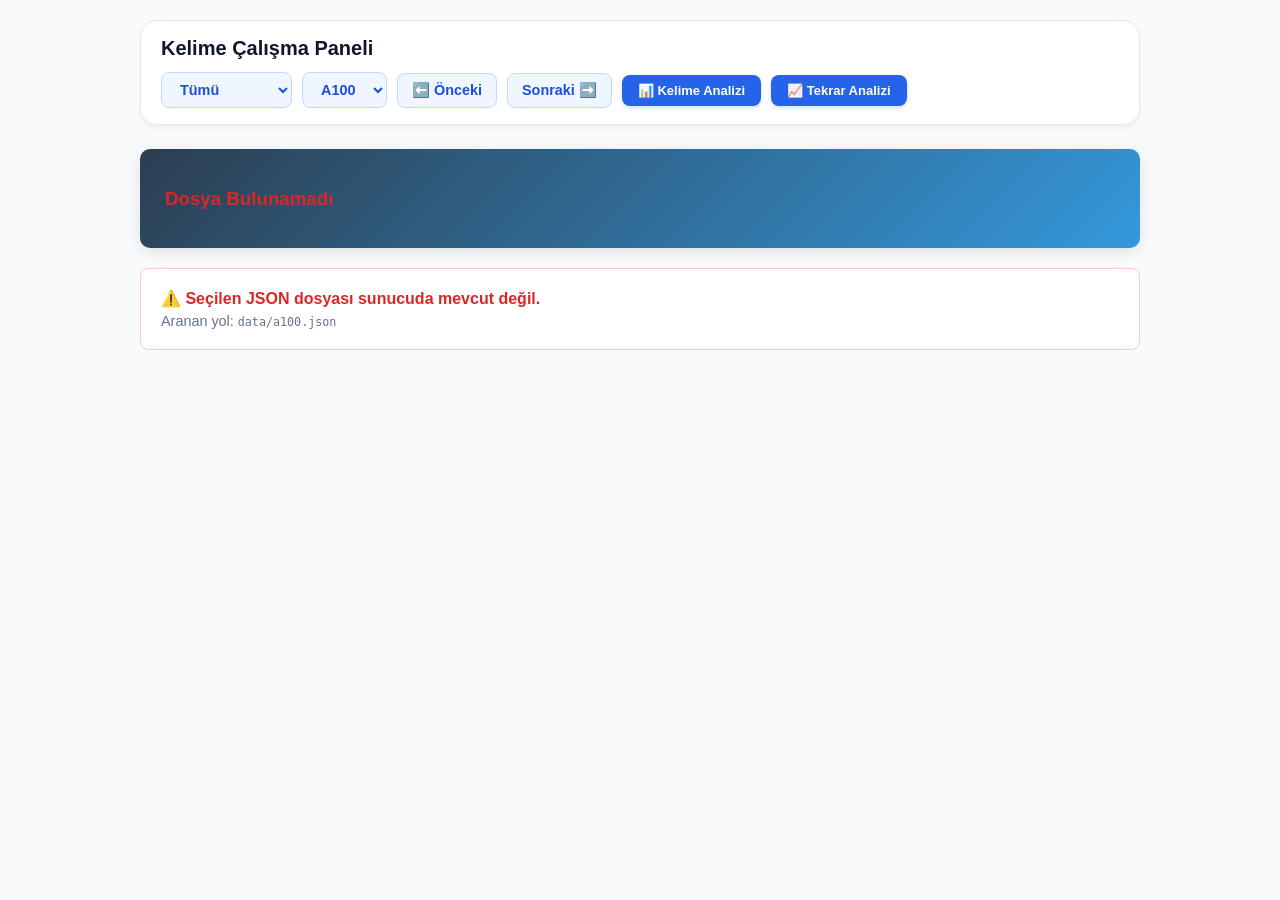
==== index.html @ 4578a63c "Update index.html" ====
<!DOCTYPE html>
<html lang="tr">
<head>
    <meta charset="UTF-8">
    <meta name="viewport" content="width=device-width, initial-scale=1.0">
    <title>Kelime ve Soru Bankası</title>
    <link rel="stylesheet" href="style.css">
    <style>
        /* Ana Konteyner ve Genel Düzen */
        body {
            font-family: -apple-system, BlinkMacSystemFont, "Segoe UI", Roboto, Helvetica, Arial, sans-serif;
            background-color: #f8fafc;
            color: #1e293b;
            margin: 0;
            padding: 0;
        }

        .container {
            max-width: 1000px;
            margin: 20px auto;
            padding: 0 15px;
        }

        /* Üst Kontrol Paneli - Modern ve Uyumlu Tasarım */
        .header {
            background: #ffffff;
            border: 1px solid #e2e8f0;
            border-radius: 16px;
            padding: 16px 20px;
            box-shadow: 0 4px 6px -1px rgba(0, 0, 0, 0.04), 0 2px 4px -1px rgba(0, 0, 0, 0.02);
            margin-bottom: 24px;
        }

        .header-top {
            display: flex;
            justify-content: space-between;
            align-items: center;
            flex-wrap: wrap;
            gap: 12px;
        }

        .header-top h2 {
            margin: 0;
            font-size: 1.25rem;
            color: #0f172a;
            font-weight: 700;
        }

        .analysis-btn {
            background-color: #2563eb;
            color: white;
            padding: 8px 16px;
            text-decoration: none;
            border-radius: 8px;
            font-weight: 600;
            font-size: 13px;
            transition: all 0.2s ease;
            box-shadow: 0 2px 4px rgba(37, 99, 235, 0.2);
            display: inline-flex;
            align-items: center;
            gap: 5px;
        }

        .analysis-btn:hover {
            background-color: #1d4ed8;
            transform: translateY(-1px);
        }

        .selectors-wrapper {
            display: flex;
            align-items: center;
            gap: 10px;
            flex-wrap: wrap;
        }

        /* Seçim Kutuları - Butonlarla Birebir Aynı ve Belirgin Çerçeve */
        .selectors-wrapper select {
            background-color: #eff6ff;
            border: 1px solid #bfdbfe;
            color: #1d4ed8;
            padding: 8px 14px;
            border-radius: 8px;
            font-size: 0.9rem;
            font-weight: 600;
            transition: all 0.2s ease;
            outline: none;
            cursor: pointer;
        }

        .selectors-wrapper select:hover, 
        .selectors-wrapper select:focus {
            background-color: #dbeafe;
            border-color: #93c5fd;
            box-shadow: 0 0 0 3px rgba(59, 130, 246, 0.15);
        }

        /* Navigasyon Butonları */
        .nav-arrow-btn {
            background-color: #eff6ff;
            border: 1px solid #bfdbfe;
            color: #1d4ed8;
            padding: 8px 14px;
            border-radius: 8px;
            cursor: pointer;
            font-weight: 600;
            font-size: 0.9rem;
            transition: all 0.2s ease;
        }

        .nav-arrow-btn:hover {
            background-color: #dbeafe;
            border-color: #93c5fd;
        }
    </style>
</head>
<body>

    <div class="container">
        <!-- Üst Seçim ve Kontrol Paneli -->
        <header class="header">
            <div class="header-top">
                <h2>Kelime Çalışma Paneli</h2>

                <div class="selectors-wrapper">
                    <!-- Seviye Seçimi ("Tümü" eklendi) -->
                    <select id="levelSelect" onchange="generateDayOptions()">
                        <option value="all">Tümü</option>
                        <option value="a1">A1 Seviyesi</option>
                        <option value="a2">A2 Seviyesi</option>
                        <option value="b1">B1 Seviyesi</option>
                        <option value="b2">B2 Seviyesi</option>
                        <option value="c1">C1 Seviyesi</option>
                        <option value="c2">C2 Seviyesi</option>
                    </select>

                    <select id="daySelect" onchange="loadData()"></select>

                    <!-- Önceki ve Sonraki Butonları Yan Yana -->
                    <button type="button" class="nav-arrow-btn" onclick="prevFile()" title="Önceki Dosya">⬅️ Önceki</button>
                    <button type="button" class="nav-arrow-btn" onclick="nextFile()" title="Sonraki Dosya">Sonraki ➡️</button>

                    <!-- Analiz Sayfasına Yönlendiren Buton -->
                    <a href="analiz.html" class="analysis-btn">📊 Kelime Analizi</a>
                    <a href="analiz.html" class="analysis-btn">📈 Tekrar Analizi</a>
                </div>
            </div>
        </header>

        <!-- JSON Bilgilerinin Gösterileceği Büyük Başlık Alanı (Kelimelerin Üstünde) -->
        <div id="sceneBanner" class="scene-banner">
            <h3>Yükleniyor...</h3>
        </div>

        <!-- İçerik Alanı -->
        <main id="content" class="word-grid">
            <p>Veriler yükleniyor...</p>
        </main>
    </div>

    <script src="app.js"></script>
    <script>
        // Dosya listesinde bir sonraki öğeye geçiş
        function nextFile() {
            const select = document.getElementById('daySelect');
            if (select && select.selectedIndex < select.options.length - 1) {
                select.selectedIndex++;
                loadData(); 
            }
        }

        // Dosya listesinde bir önceki öğeye geçiş
        function prevFile() {
            const select = document.getElementById('daySelect');
            if (select && select.selectedIndex > 0) {
                select.selectedIndex--;
                loadData(); 
            }
        }

        // app.js tarafından doldurulan dosya seçim menüsündeki "Dosya" ibaresini otomatik temizler
        document.addEventListener("DOMContentLoaded", () => {
            const daySelect = document.getElementById('daySelect');
            if (daySelect) {
                const observer = new MutationObserver(() => {
                    Array.from(daySelect.options).forEach(opt => {
                        if (opt.text.includes("Dosya")) {
                            opt.text = opt.text.replace(/Dosya[:\s]*/gi, '');
                        }
                    });
                });
                observer.observe(daySelect, { childList: true, subtree: true });
            }
        });
    </script>
</body>
</html>
---- style.css ----
body {
    font-family: 'Segoe UI', Tahoma, Geneva, Verdana, sans-serif;
    background: #f0f2f5;
    margin: 0;
    padding: 20px;
    color: #333;
}

.container {
    max-width: 1000px;
    margin: auto;
}

/* Üst Seçim Paneli - Kelime Kutularının Rengiyle Uyumlu (Beyaz) */
.header {
    background: #fff;
    padding: 20px;
    border-radius: 10px;
    margin-bottom: 20px;
    box-shadow: 0 2px 5px rgba(0,0,0,0.05);
    border-left: 5px solid #3498db;
    display: flex;
    justify-content: space-between;
    align-items: center;
    flex-wrap: wrap;
    gap: 15px;
}

.header h2 {
    margin: 0;
    font-size: 1.4em;
    color: #2c3e50;
}

/* Mavi Başlık Alanı (Sadece Başlık ve Sayaç İçin) */
.scene-banner {
    background: linear-gradient(135deg, #2c3e50, #3498db);
    color: #fff;
    padding: 20px 25px;
    border-radius: 10px;
    margin-bottom: 20px;
    box-shadow: 0 4px 15px rgba(0,0,0,0.1);
}

.banner-level {
    font-size: 0.9em;
    text-transform: uppercase;
    letter-spacing: 1px;
    opacity: 0.8;
    margin-bottom: 5px;
}

.banner-title {
    font-size: 1.6em;
    font-weight: bold;
    margin-bottom: 8px;
}

.banner-count {
    font-size: 0.95em;
    opacity: 0.9;
}

/* Hikaye Alanı - Mavi Alandan Bağımsız, Yan Yana İki Kutu */
.story-container {
    display: grid;
    grid-template-columns: 1fr 1fr;
    gap: 20px;
    margin-bottom: 25px;
}

@media (max-width: 768px) {
    .story-container {
        grid-template-columns: 1fr; /* Mobilde alt alta geçer */
    }
}

.story-box-en, .story-box-tr {
    background: #fff;
    color: #333;
    padding: 20px;
    border-radius: 10px;
    font-size: 0.95em;
    line-height: 1.6;
    box-shadow: 0 2px 5px rgba(0,0,0,0.05);
}

.story-box-en {
    border-left: 5px solid #3498db; /* Sol mavi çizgi */
}

.story-box-tr {
    border-left: 5px solid #d9534f; /* Sol kırmızı çizgi */
}

.story-title {
    font-weight: bold;
    margin-bottom: 10px;
    display: block;
    font-size: 1.1em;
}

.story-box-en .story-title {
    color: #0066cc;
}

.story-box-tr .story-title {
    color: #d9534f;
}

/* Hikaye İçindeki Hedef Kelimeleri Kırmızı Vurgulama */
/* İngilizce Vurgu (Kırmızı) */
.highlight-word-en {
    color: #d9534f;
    font-weight: bold;
}

/* Türkçe Vurgu (Mavi) */
.highlight-word-tr {
    color: #0066cc;
    font-weight: bold;
}

.selectors {
    display: flex;
    gap: 10px;
}

select {
    padding: 10px 15px;
    font-size: 16px;
    border-radius: 6px;
    border: 1px solid #ced4da;
    background: #fff;
    cursor: pointer;
}

.word-grid {
    display: grid;
    grid-template-columns: repeat(auto-fill, minmax(300px, 1fr));
    gap: 20px;
}

.card {
    background: #fff;
    padding: 20px;
    border-radius: 10px;
    border-left: 5px solid #3498db;
    box-shadow: 0 2px 5px rgba(0,0,0,0.05);
}

.word-row {
    display: flex;
    justify-content: space-between;
    align-items: center;
    margin-bottom: 8px;
}

.word-box {
    display: flex;
    align-items: center;
    gap: 8px;
}

.en-word {
    font-size: 1.3em;
    font-weight: bold;
    color: #0066cc; 
}

.type {
    font-size: 0.6em;
    background: #fff3cd;
    color: #856404;
    padding: 3px 8px;
    border-radius: 4px;
    text-transform: uppercase;
    font-weight: bold;
}

.sound-btn {
    background: none;
    border: 1px solid #ddd;
    cursor: pointer;
    font-size: 0.8em;
    padding: 3px 6px;
    border-radius: 4px;
    transition: background 0.2s;
}

.sound-btn:hover {
    background: #e4e6eb;
}

.tr-row {
    display: flex;
    justify-content: space-between;
    align-items: center;
    margin-bottom: 12px;
    border-bottom: 1px solid #eee;
    padding-bottom: 8px;
}

.tr {
    color: #d9534f;
    font-weight: 600;
    font-size: 1.1em;
}

.example {
    background: #f9f9f9;
    padding: 10px;
    border-radius: 5px;
    font-size: 0.9em;
    border-left: 3px solid #ddd;
    margin-bottom: 10px;
}

.example p {
    margin: 4px 0;
}

.en-sentence {
    color: #0066cc;
}

.tr-sentence {
    color: #d9534f;
}

.example-line {
    display: flex;
    justify-content: space-between;
    align-items: center;
    margin-bottom: 4px;
}

.related {
    margin-top: 10px;
    font-size: 0.85em;
    color: #555;
}
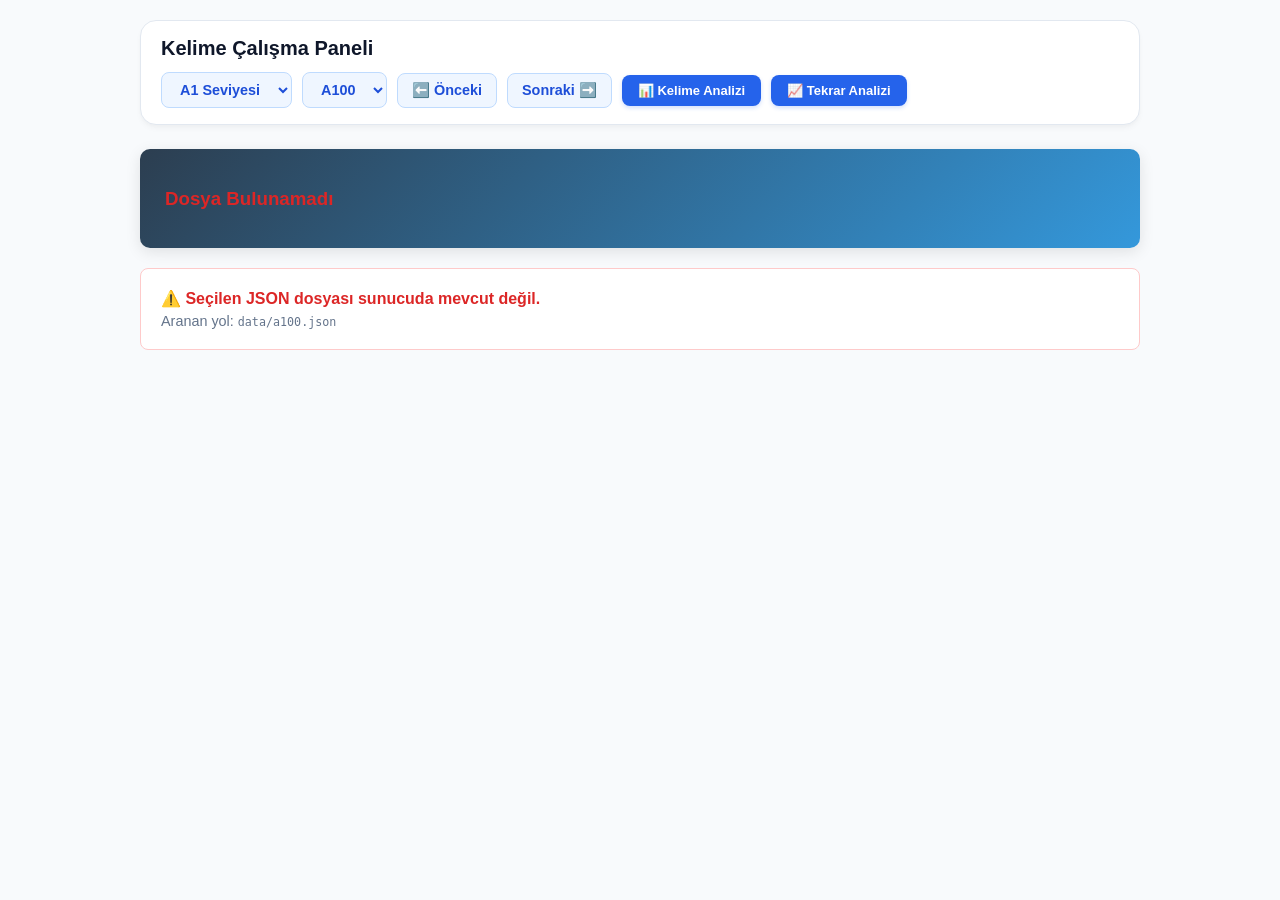
==== commit 54f86d79: "Fix HTML comments and update link references" ====
--- a/index.html
+++ b/index.html
@@ -122,9 +122,8 @@
                 <h2>Kelime Çalışma Paneli</h2>
 
                 <div class="selectors-wrapper">
-                    <!-- Seviye Seçimi ("Tümü" eklendi) -->
+                    <!-- Seviye ve Dosya Seçimleri Yan Yana -->
                     <select id="levelSelect" onchange="generateDayOptions()">
-                        <option value="all">Tümü</option>
                         <option value="a1">A1 Seviyesi</option>
                         <option value="a2">A2 Seviyesi</option>
                         <option value="b1">B1 Seviyesi</option>
@@ -140,7 +139,7 @@
                     <button type="button" class="nav-arrow-btn" onclick="nextFile()" title="Sonraki Dosya">Sonraki ➡️</button>
 
                     <!-- Analiz Sayfasına Yönlendiren Buton -->
-                    <a href="analiz.html" class="analysis-btn">📊 Kelime Analizi</a>
+                    <a href="analysis.html" class="analysis-btn">📊 Kelime Analizi</a>
                     <a href="analiz.html" class="analysis-btn">📈 Tekrar Analizi</a>
                 </div>
             </div>
@@ -164,7 +163,7 @@
             const select = document.getElementById('daySelect');
             if (select && select.selectedIndex < select.options.length - 1) {
                 select.selectedIndex++;
-                loadData(); 
+                loadData(); // app.js içindeki veri yükleme fonksiyonunu tetikler
             }
         }
 
@@ -173,24 +172,9 @@
             const select = document.getElementById('daySelect');
             if (select && select.selectedIndex > 0) {
                 select.selectedIndex--;
-                loadData(); 
+                loadData(); // app.js içindeki veri yükleme fonksiyonunu tetikler
             }
         }
-
-        // app.js tarafından doldurulan dosya seçim menüsündeki "Dosya" ibaresini otomatik temizler
-        document.addEventListener("DOMContentLoaded", () => {
-            const daySelect = document.getElementById('daySelect');
-            if (daySelect) {
-                const observer = new MutationObserver(() => {
-                    Array.from(daySelect.options).forEach(opt => {
-                        if (opt.text.includes("Dosya")) {
-                            opt.text = opt.text.replace(/Dosya[:\s]*/gi, '');
-                        }
-                    });
-                });
-                observer.observe(daySelect, { childList: true, subtree: true });
-            }
-        });
     </script>
 </body>
 </html>
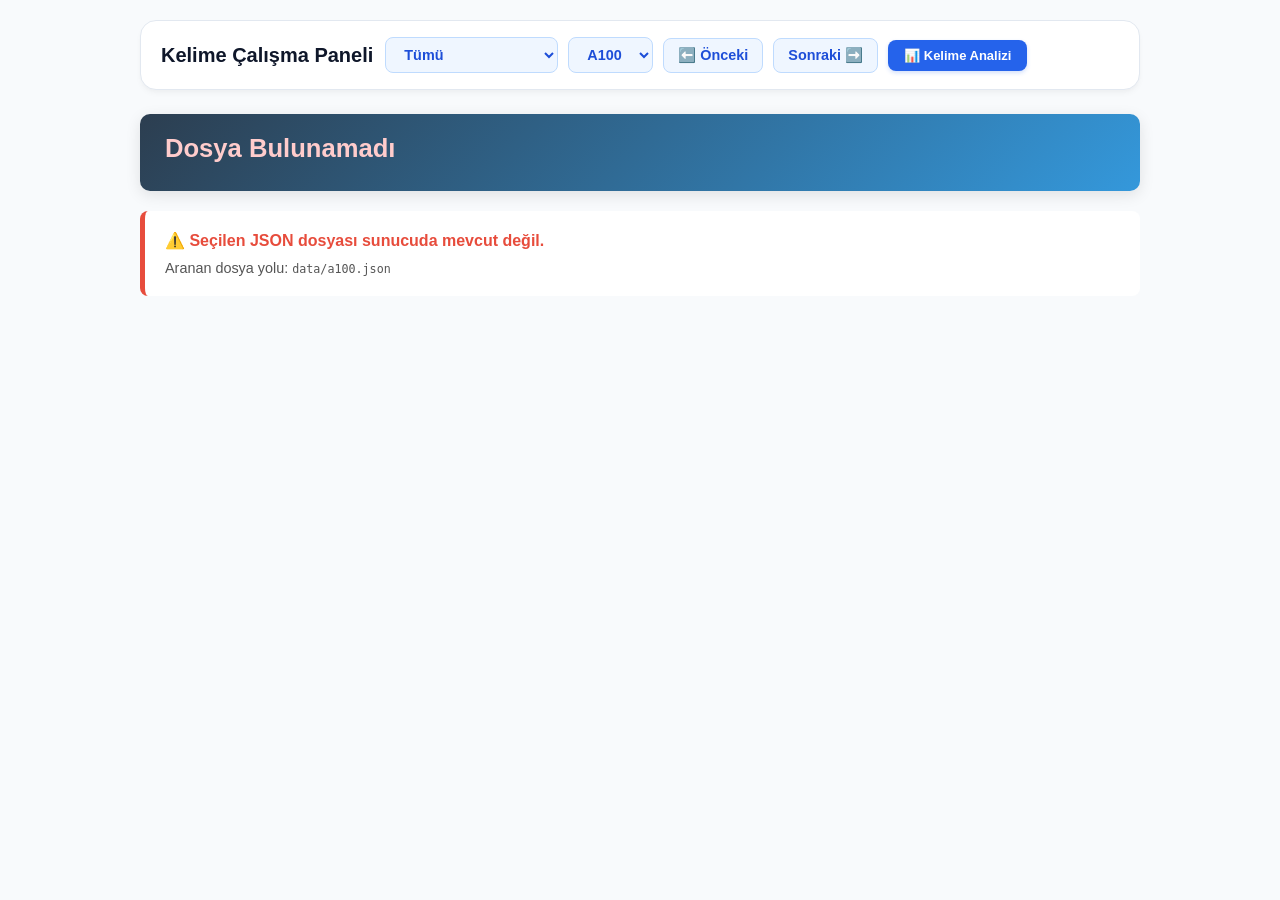
==== commit 732c38a2: "Update index.html" ====
--- a/index.html
+++ b/index.html
@@ -6,7 +6,6 @@
     <title>Kelime ve Soru Bankası</title>
     <link rel="stylesheet" href="style.css">
     <style>
-        /* Ana Konteyner ve Genel Düzen */
         body {
             font-family: -apple-system, BlinkMacSystemFont, "Segoe UI", Roboto, Helvetica, Arial, sans-serif;
             background-color: #f8fafc;
@@ -21,7 +20,6 @@
             padding: 0 15px;
         }
 
-        /* Üst Kontrol Paneli - Modern ve Uyumlu Tasarım */
         .header {
             background: #ffffff;
             border: 1px solid #e2e8f0;
@@ -73,7 +71,6 @@
             flex-wrap: wrap;
         }
 
-        /* Seçim Kutuları - Butonlarla Birebir Aynı ve Belirgin Çerçeve */
         .selectors-wrapper select {
             background-color: #eff6ff;
             border: 1px solid #bfdbfe;
@@ -94,7 +91,6 @@
             box-shadow: 0 0 0 3px rgba(59, 130, 246, 0.15);
         }
 
-        /* Navigasyon Butonları */
         .nav-arrow-btn {
             background-color: #eff6ff;
             border: 1px solid #bfdbfe;
@@ -116,41 +112,36 @@
 <body>
 
     <div class="container">
-        <!-- Üst Seçim ve Kontrol Paneli -->
         <header class="header">
             <div class="header-top">
                 <h2>Kelime Çalışma Paneli</h2>
 
                 <div class="selectors-wrapper">
-                    <!-- Seviye ve Dosya Seçimleri Yan Yana -->
+                    <!-- Yüzlü Serilerle Uyumlu Seviye/Grup Seçimi -->
                     <select id="levelSelect" onchange="generateDayOptions()">
-                        <option value="a1">A1 Seviyesi</option>
-                        <option value="a2">A2 Seviyesi</option>
-                        <option value="b1">B1 Seviyesi</option>
-                        <option value="b2">B2 Seviyesi</option>
-                        <option value="c1">C1 Seviyesi</option>
-                        <option value="c2">C2 Seviyesi</option>
+                        <option value="all">Tümü</option>
+                        <option value="a100">A100 (A1 - 1. Seri)</option>
+                        <option value="a200">A200 (A2 - 2. Seri)</option>
+                        <option value="b100">B100 (B1 - 1. Seri)</option>
+                        <option value="b200">B200 (B2 - 2. Seri)</option>
+                        <option value="c100">C100 (C1 - 1. Seri)</option>
+                        <option value="c200">C200 (C2 - 2. Seri)</option>
                     </select>
 
                     <select id="daySelect" onchange="loadData()"></select>
 
-                    <!-- Önceki ve Sonraki Butonları Yan Yana -->
                     <button type="button" class="nav-arrow-btn" onclick="prevFile()" title="Önceki Dosya">⬅️ Önceki</button>
                     <button type="button" class="nav-arrow-btn" onclick="nextFile()" title="Sonraki Dosya">Sonraki ➡️</button>
 
-                    <!-- Analiz Sayfasına Yönlendiren Buton -->
-                    <a href="analysis.html" class="analysis-btn">📊 Kelime Analizi</a>
-                    <a href="analiz.html" class="analysis-btn">📈 Tekrar Analizi</a>
+                    <a href="analiz.html" class="analysis-btn">📊 Kelime Analizi</a>
                 </div>
             </div>
         </header>
 
-        <!-- JSON Bilgilerinin Gösterileceği Büyük Başlık Alanı (Kelimelerin Üstünde) -->
         <div id="sceneBanner" class="scene-banner">
             <h3>Yükleniyor...</h3>
         </div>
 
-        <!-- İçerik Alanı -->
         <main id="content" class="word-grid">
             <p>Veriler yükleniyor...</p>
         </main>
@@ -158,21 +149,19 @@
 
     <script src="app.js"></script>
     <script>
-        // Dosya listesinde bir sonraki öğeye geçiş
         function nextFile() {
             const select = document.getElementById('daySelect');
             if (select && select.selectedIndex < select.options.length - 1) {
                 select.selectedIndex++;
-                loadData(); // app.js içindeki veri yükleme fonksiyonunu tetikler
+                loadData();
             }
         }
 
-        // Dosya listesinde bir önceki öğeye geçiş
         function prevFile() {
             const select = document.getElementById('daySelect');
             if (select && select.selectedIndex > 0) {
                 select.selectedIndex--;
-                loadData(); // app.js içindeki veri yükleme fonksiyonunu tetikler
+                loadData();
             }
         }
     </script>
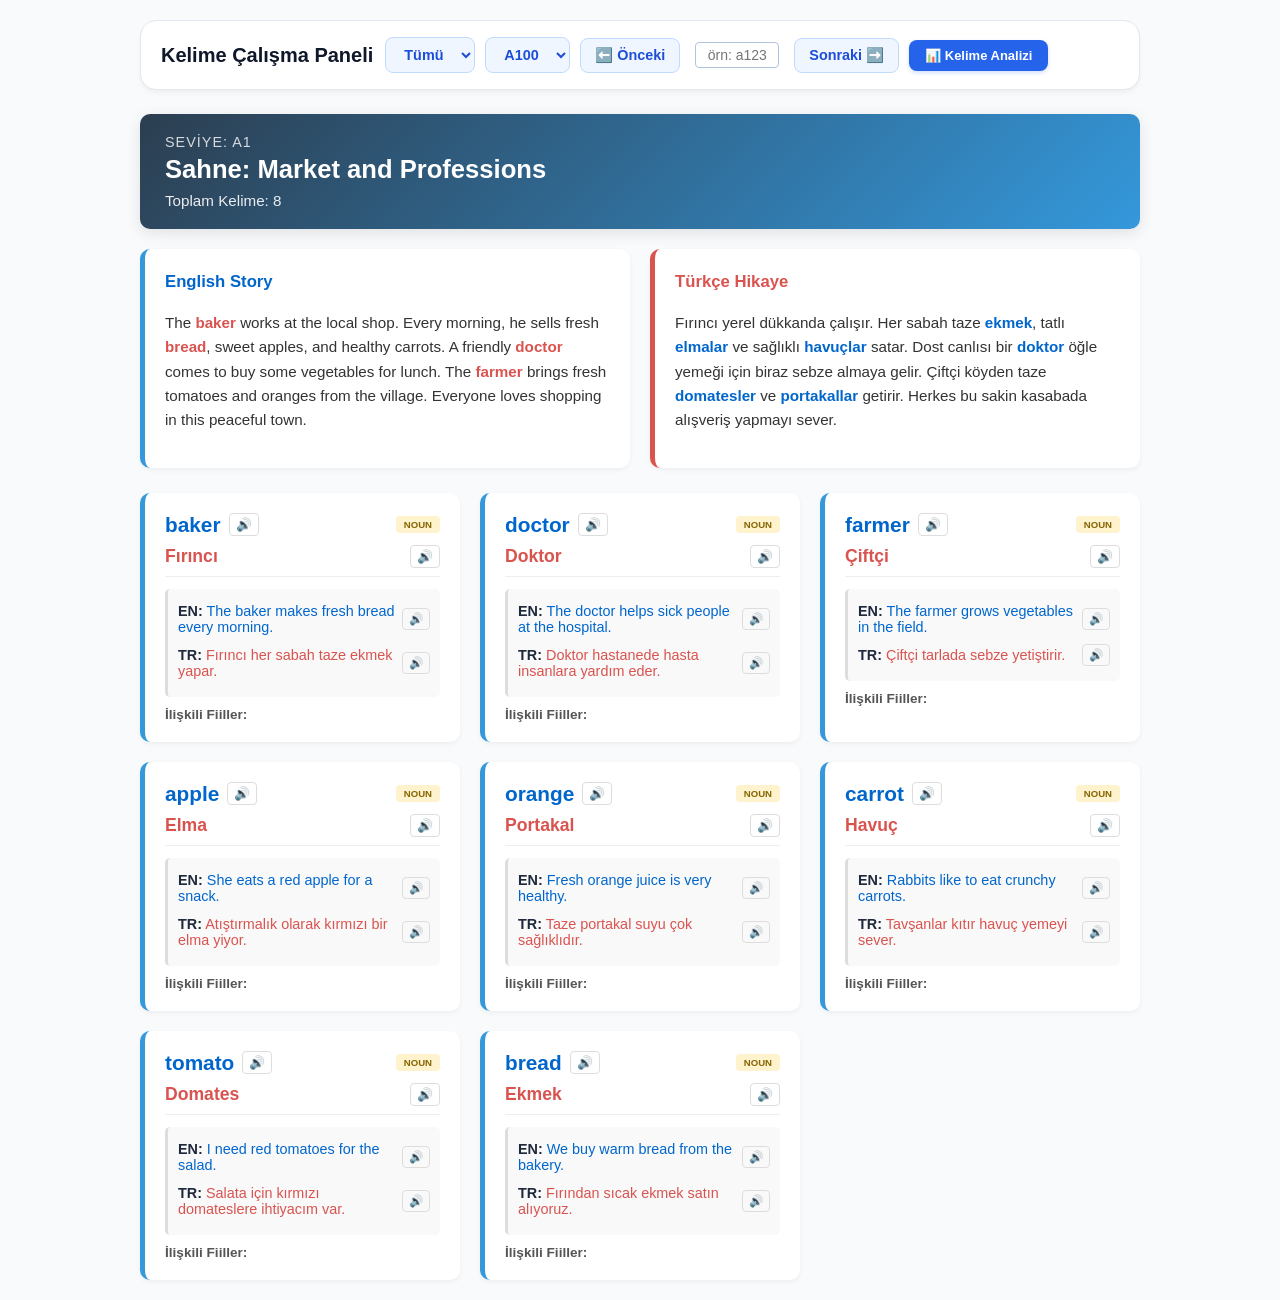
==== commit f3a3add8: "Modify level selection options in index.html Updated level selection options to include new series." ====
--- a/index.html
+++ b/index.html
@@ -117,15 +117,15 @@
                 <h2>Kelime Çalışma Paneli</h2>
 
                 <div class="selectors-wrapper">
-                    <!-- Yüzlü Serilerle Uyumlu Seviye/Grup Seçimi -->
+                    <!-- Yeni Seri Numaralandırma Düzeni -->
                     <select id="levelSelect" onchange="generateDayOptions()">
                         <option value="all">Tümü</option>
                         <option value="a100">A100 (A1 - 1. Seri)</option>
                         <option value="a200">A200 (A2 - 2. Seri)</option>
-                        <option value="b100">B100 (B1 - 1. Seri)</option>
-                        <option value="b200">B200 (B2 - 2. Seri)</option>
-                        <option value="c100">C100 (C1 - 1. Seri)</option>
-                        <option value="c200">C200 (C2 - 2. Seri)</option>
+                        <option value="b300">B300 (B1 - 3. Seri)</option>
+                        <option value="b400">B400 (B2 - 4. Seri)</option>
+                        <option value="c500">C500 (C1 - 5. Seri)</option>
+                        <option value="c600">C600 (C2 - 6. Seri)</option>
                     </select>
 
                     <select id="daySelect" onchange="loadData()"></select>
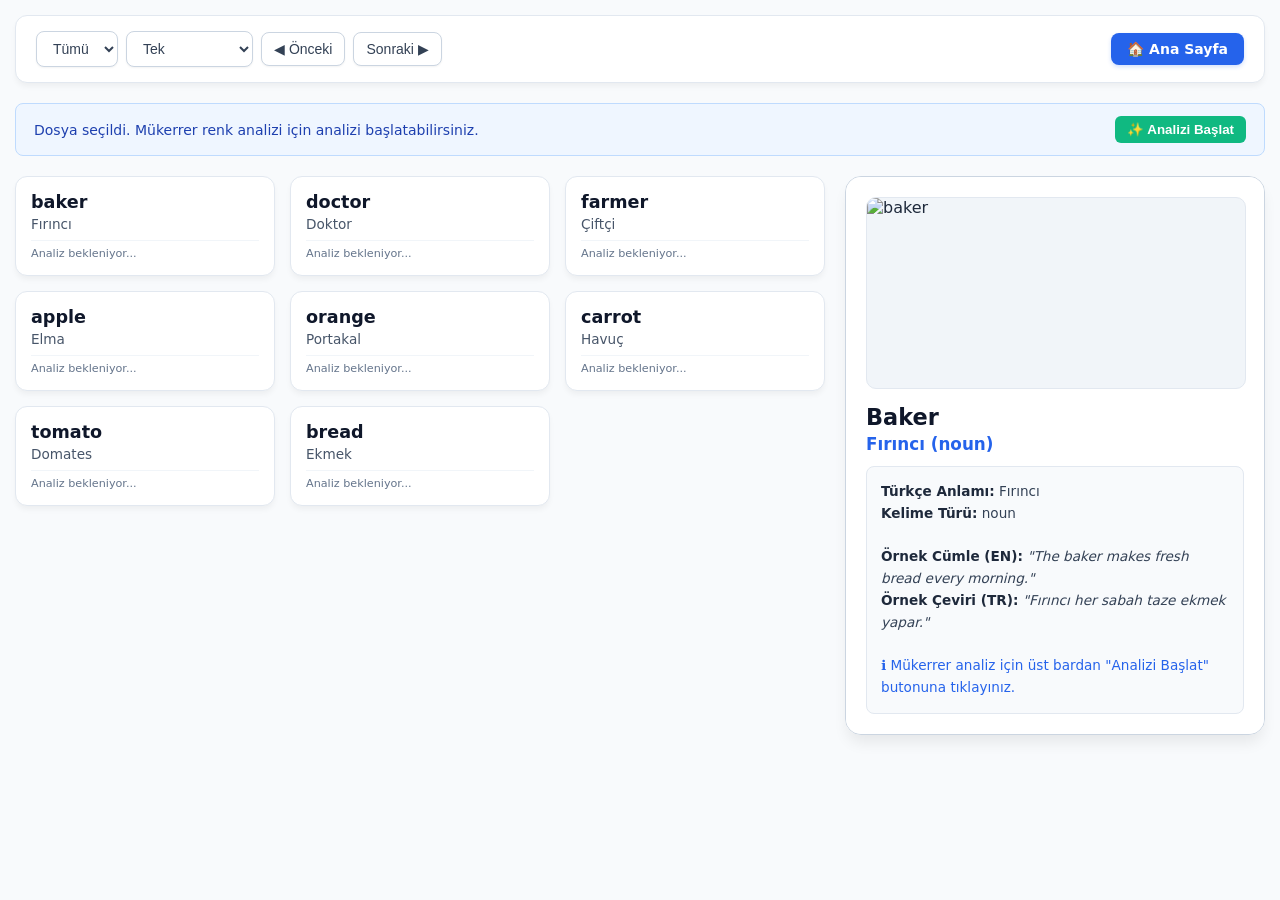
==== commit ce810745: "Refactor index.html for UI improvements and responsiveness Updated title and styles for improved UI." ====
--- a/index.html
+++ b/index.html
@@ -3,167 +3,696 @@
 <head>
     <meta charset="UTF-8">
     <meta name="viewport" content="width=device-width, initial-scale=1.0">
-    <title>Kelime ve Soru Bankası</title>
-    <link rel="stylesheet" href="style.css">
+    <title>Kelime Mükerrer Analizi - Tüm Seviyeler</title>
     <style>
+        :root {
+            --primary-color: #2563eb;
+            --primary-hover: #1d4ed8;
+            --bg-color: #f8fafc;
+            --card-bg: #ffffff;
+            --text-color: #1e293b;
+            --duplicate-border: #ef4444;
+            --duplicate-bg: #fef2f2;
+            --info-bg: #eff6ff;
+            --info-text: #1e40af;
+        }
+        
         body {
-            font-family: -apple-system, BlinkMacSystemFont, "Segoe UI", Roboto, Helvetica, Arial, sans-serif;
-            background-color: #f8fafc;
-            color: #1e293b;
+            font-family: system-ui, -apple-system, sans-serif;
+            background-color: var(--bg-color);
+            color: var(--text-color);
             margin: 0;
-            padding: 0;
+            padding: 15px;
         }
 
         .container {
-            max-width: 1000px;
-            margin: 20px auto;
-            padding: 0 15px;
-        }
-
-        .header {
-            background: #ffffff;
-            border: 1px solid #e2e8f0;
-            border-radius: 16px;
-            padding: 16px 20px;
-            box-shadow: 0 4px 6px -1px rgba(0, 0, 0, 0.04), 0 2px 4px -1px rgba(0, 0, 0, 0.02);
-            margin-bottom: 24px;
-        }
-
-        .header-top {
+            max-width: 1400px;
+            margin: 0 auto;
+        }
+
+        header {
+            background: var(--card-bg);
+            border-radius: 12px;
+            padding: 15px 20px;
+            box-shadow: 0 4px 6px -1px rgba(0, 0, 0, 0.05);
             display: flex;
             justify-content: space-between;
             align-items: center;
             flex-wrap: wrap;
             gap: 12px;
-        }
-
-        .header-top h2 {
-            margin: 0;
-            font-size: 1.25rem;
-            color: #0f172a;
-            font-weight: 700;
-        }
-
-        .analysis-btn {
-            background-color: #2563eb;
+            margin-bottom: 20px;
+            border: 1px solid #e2e8f0;
+        }
+
+        .header-left {
+            display: flex;
+            align-items: center;
+            gap: 8px;
+            flex-wrap: wrap;
+        }
+
+        .app-select, .app-btn {
+            background-color: #ffffff;
+            border: 1px solid #cbd5e1;
+            color: #334155;
+            padding: 8px 12px;
+            border-radius: 8px;
+            font-weight: 500;
+            font-size: 14px;
+            outline: none;
+            cursor: pointer;
+            transition: all 0.2s;
+            box-shadow: 0 1px 2px rgba(0,0,0,0.05);
+        }
+
+        .app-select:hover, .app-btn:hover {
+            border-color: var(--primary-color);
+            color: var(--primary-color);
+        }
+
+        .action-btn {
+            background-color: #10b981;
+            color: white;
+            border: none;
+            padding: 6px 12px;
+            border-radius: 6px;
+            font-weight: 600;
+            cursor: pointer;
+            transition: background 0.2s;
+        }
+
+        .action-btn:hover {
+            background-color: #059669;
+        }
+
+        .home-btn {
+            background-color: var(--primary-color);
             color: white;
             padding: 8px 16px;
+            border-radius: 8px;
             text-decoration: none;
-            border-radius: 8px;
             font-weight: 600;
-            font-size: 13px;
-            transition: all 0.2s ease;
-            box-shadow: 0 2px 4px rgba(37, 99, 235, 0.2);
+            font-size: 14px;
             display: inline-flex;
             align-items: center;
-            gap: 5px;
-        }
-
-        .analysis-btn:hover {
-            background-color: #1d4ed8;
+            gap: 6px;
+            box-shadow: 0 2px 4px rgba(37, 99, 235, 0.2);
+            transition: background 0.2s, transform 0.2s;
+        }
+
+        .home-btn:hover {
+            background-color: var(--primary-hover);
             transform: translateY(-1px);
         }
 
-        .selectors-wrapper {
+        .info-bar {
+            background: var(--info-bg);
+            color: var(--info-text);
+            padding: 12px 18px;
+            border-radius: 8px;
+            margin-bottom: 20px;
+            font-size: 14px;
+            font-weight: 500;
+            display: flex;
+            justify-content: space-between;
+            align-items: center;
+            flex-wrap: wrap;
+            gap: 8px;
+            border: 1px solid #bfdbfe;
+        }
+
+        .main-layout {
+            display: grid;
+            grid-template-columns: 1fr 420px;
+            gap: 20px;
+            align-items: start;
+        }
+
+        @media (max-width: 1024px) {
+            .main-layout {
+                grid-template-columns: 1fr;
+            }
+        }
+
+        .cards-grid {
+            display: grid;
+            grid-template-columns: repeat(3, 1fr);
+            gap: 15px;
+        }
+
+        @media (max-width: 768px) {
+            .cards-grid {
+                grid-template-columns: repeat(2, 1fr);
+            }
+        }
+
+        @media (max-width: 480px) {
+            .cards-grid {
+                grid-template-columns: 1fr;
+            }
+        }
+
+        .detail-sidebar {
+            position: sticky;
+            top: 20px;
+            background: var(--card-bg);
+            border: 1px solid #cbd5e1;
+            border-radius: 16px;
+            padding: 20px;
+            box-shadow: 0 10px 15px -3px rgba(0, 0, 0, 0.08);
+            max-height: calc(100vh - 40px);
+            overflow-y: auto;
+        }
+
+        .detail-image-container {
+            width: 100%;
+            height: 190px;
+            border-radius: 10px;
+            overflow: hidden;
+            background-color: #f1f5f9;
+            margin-bottom: 15px;
+            border: 1px solid #e2e8f0;
             display: flex;
             align-items: center;
-            gap: 10px;
-            flex-wrap: wrap;
-        }
-
-        .selectors-wrapper select {
+            justify-content: center;
+        }
+
+        .detail-image-container img {
+            width: 100%;
+            height: 100%;
+            object-fit: cover;
+        }
+
+        .detail-placeholder-text {
+            color: #94a3b8;
+            font-size: 0.9rem;
+            text-align: center;
+            padding: 10px;
+        }
+
+        .detail-title {
+            font-size: 1.4rem;
+            font-weight: 700;
+            color: #0f172a;
+            margin-bottom: 4px;
+            text-transform: capitalize;
+        }
+
+        .detail-translation {
+            font-size: 1.05rem;
+            color: var(--primary-color);
+            font-weight: 600;
+            margin-bottom: 12px;
+        }
+
+        .detail-meta-box {
+            background: #f8fafc;
+            border: 1px solid #e2e8f0;
+            border-radius: 8px;
+            padding: 14px;
+            font-size: 0.85rem;
+            color: #334155;
+            line-height: 1.6;
+        }
+
+        .detail-meta-box b {
+            color: #1e293b;
+        }
+
+        .vocab-card {
+            background: var(--card-bg);
+            border-radius: 12px;
+            padding: 15px;
+            box-shadow: 0 4px 6px -1px rgba(0, 0, 0, 0.05);
+            position: relative;
+            transition: transform 0.2s, box-shadow 0.2s, border-color 0.2s;
+            border: 1px solid #e2e8f0;
+            cursor: pointer;
+        }
+
+        .vocab-card:hover {
+            transform: translateY(-2px);
+            box-shadow: 0 10px 15px -3px rgba(0, 0, 0, 0.08);
+            border-color: var(--primary-color);
+        }
+
+        .vocab-card.active-card {
+            border-color: var(--primary-color) !important;
+            box-shadow: 0 0 0 3px rgba(37, 99, 235, 0.2);
+        }
+
+        .vocab-card.is-unique {
+            border-color: #22c55e !important;
+            background-color: #f0fdf4;
+        }
+        .vocab-card.is-unique .card-badge {
+            background-color: #22c55e;
+        }
+
+        .vocab-card.is-first-repeat {
+            border-color: var(--primary-color) !important;
             background-color: #eff6ff;
-            border: 1px solid #bfdbfe;
-            color: #1d4ed8;
-            padding: 8px 14px;
-            border-radius: 8px;
-            font-size: 0.9rem;
-            font-weight: 600;
-            transition: all 0.2s ease;
-            outline: none;
-            cursor: pointer;
-        }
-
-        .selectors-wrapper select:hover, 
-        .selectors-wrapper select:focus {
-            background-color: #dbeafe;
-            border-color: #93c5fd;
-            box-shadow: 0 0 0 3px rgba(59, 130, 246, 0.15);
-        }
-
-        .nav-arrow-btn {
-            background-color: #eff6ff;
-            border: 1px solid #bfdbfe;
-            color: #1d4ed8;
-            padding: 8px 14px;
-            border-radius: 8px;
-            cursor: pointer;
-            font-weight: 600;
-            font-size: 0.9rem;
-            transition: all 0.2s ease;
-        }
-
-        .nav-arrow-btn:hover {
-            background-color: #dbeafe;
-            border-color: #93c5fd;
+        }
+        .vocab-card.is-first-repeat .card-badge {
+            background-color: var(--primary-color);
+        }
+
+        .vocab-card.is-duplicate {
+            border-color: var(--duplicate-border) !important;
+            background-color: var(--duplicate-bg);
+        }
+        .vocab-card.is-duplicate .card-badge {
+            background-color: var(--duplicate-border);
+        }
+
+        .card-badge {
+            position: absolute;
+            top: 10px;
+            right: 10px;
+            color: white;
+            font-size: 9px;
+            padding: 3px 6px;
+            border-radius: 4px;
+            font-weight: bold;
+            letter-spacing: 0.5px;
+        }
+
+        .word-title {
+            font-size: 1.1rem;
+            font-weight: bold;
+            margin-bottom: 4px;
+            color: #0f172a;
+        }
+
+        .word-translation {
+            color: #475569;
+            margin-bottom: 8px;
+            font-size: 0.85rem;
+        }
+
+        .word-meta {
+            font-size: 0.7rem;
+            color: #64748b;
+            border-top: 1px solid #f1f5f9;
+            padding-top: 6px;
+            margin-top: 8px;
         }
     </style>
 </head>
 <body>
-
     <div class="container">
-        <header class="header">
-            <div class="header-top">
-                <h2>Kelime Çalışma Paneli</h2>
-
-                <div class="selectors-wrapper">
-                    <!-- Yeni Seri Numaralandırma Düzeni -->
-                    <select id="levelSelect" onchange="generateDayOptions()">
-                        <option value="all">Tümü</option>
-                        <option value="a100">A100 (A1 - 1. Seri)</option>
-                        <option value="a200">A200 (A2 - 2. Seri)</option>
-                        <option value="b300">B300 (B1 - 3. Seri)</option>
-                        <option value="b400">B400 (B2 - 4. Seri)</option>
-                        <option value="c500">C500 (C1 - 5. Seri)</option>
-                        <option value="c600">C600 (C2 - 6. Seri)</option>
-                    </select>
-
-                    <select id="daySelect" onchange="loadData()"></select>
-
-                    <button type="button" class="nav-arrow-btn" onclick="prevFile()" title="Önceki Dosya">⬅️ Önceki</button>
-                    <button type="button" class="nav-arrow-btn" onclick="nextFile()" title="Sonraki Dosya">Sonraki ➡️</button>
-
-                    <a href="analiz.html" class="analysis-btn">📊 Kelime Analizi</a>
+        <header>
+            <div class="header-left">
+                <select id="groupSelect" class="app-select" onchange="onGroupChange()">
+                    <option value="all">Tümü</option>
+                    <option value="a1">A1</option>
+                    <option value="a2">A2</option>
+                    <option value="b1">B1</option>
+                    <option value="b2">B2</option>
+                    <option value="c1">C1</option>
+                    <option value="c2">C2</option>
+                </select>
+
+                <select id="fileSelect" class="app-select" onchange="onFileSelectChange(this.value)">
+                    <option value="" disabled selected>Tek</option>
+                </select>
+
+                <button class="app-btn" onclick="navigateFile(-1)">◀ Önceki</button>
+                <button class="app-btn" onclick="navigateFile(1)">Sonraki ▶</button>
+            </div>
+            <div>
+                <a href="index.html" class="home-btn">🏠 Ana Sayfa</a>
+            </div>
+        </header>
+
+        <div id="infoBar" class="info-bar">
+            <span>Dosya seçildi. Mükerrer renk analizi için analizi başlatabilirsiniz.</span>
+            <button class="action-btn" onclick="startGlobalAnalysis()">✨ Analizi Başlat</button>
+        </div>
+
+        <div class="main-layout">
+            <div id="cardsContainer" class="cards-grid"></div>
+
+            <div class="detail-sidebar" id="detailSidebar">
+                <div class="detail-image-container" id="detailImageContainer">
+                    <div class="detail-placeholder-text">Görsel yükleniyor...</div>
+                </div>
+                <div class="detail-title" id="detailTitle">Kelime Seçin</div>
+                <div class="detail-translation" id="detailTranslation">Detay görmek için soldaki kartlardan birine tıklayın.</div>
+                <div class="detail-meta-box" id="detailMetaBox">
+                    Kelime ile ilgili arama sonuçları, açıklamalar ve dosya geçiş detayları bu alanda görüntülenecektir.
                 </div>
             </div>
-        </header>
-
-        <div id="sceneBanner" class="scene-banner">
-            <h3>Yükleniyor...</h3>
         </div>
-
-        <main id="content" class="word-grid">
-            <p>Veriler yükleniyor...</p>
-        </main>
     </div>
 
-    <script src="app.js"></script>
     <script>
-        function nextFile() {
-            const select = document.getElementById('daySelect');
-            if (select && select.selectedIndex < select.options.length - 1) {
-                select.selectedIndex++;
-                loadData();
-            }
-        }
-
-        function prevFile() {
-            const select = document.getElementById('daySelect');
-            if (select && select.selectedIndex > 0) {
-                select.selectedIndex--;
-                loadData();
-            }
-        }
+        let globalWordMap = {};
+        let allDaysFiles = [];
+        let filteredFiles = [];
+        let currentIndex = 0;
+        let isAnalyzed = false;
+
+        async function initApp() {
+            try {
+                allDaysFiles = [];
+                const levelsConfig = [
+                    { letter: 'a', level: 1 },
+                    { letter: 'a', level: 2 },
+                    { letter: 'b', level: 1 },
+                    { letter: 'b', level: 2 },
+                    { letter: 'c', level: 1 },
+                    { letter: 'c', level: 2 }
+                ];
+
+                levelsConfig.forEach(cfg => {
+                    for (let i = 0; i <= 50; i++) {
+                        let groupNum = i < 10 ? '0' + i : '' + i;
+                        let fileNum = cfg.level === 1 ? '1' + groupNum : '2' + groupNum;
+                        allDaysFiles.push(`data/${cfg.letter}${fileNum}.json`);
+                    }
+                });
+
+                filteredFiles = [...allDaysFiles];
+                updateFileDropdown(filteredFiles);
+
+                if (filteredFiles.length > 0) {
+                    currentIndex = 0;
+                    loadDayData(filteredFiles[0]);
+                }
+            } catch (error) {
+                console.error("Başlangıç hatası:", error);
+            }
+        }
+
+        async function startGlobalAnalysis() {
+            const infoBar = document.getElementById('infoBar');
+            infoBar.innerHTML = `<span>⏳ Tüm dosyalar taranıyor, lütfen bekleyin...</span>`;
+            
+            globalWordMap = {};
+            let validFilesCount = 0;
+
+            for (const file of allDaysFiles) {
+                try {
+                    const res = await fetch(file);
+                    if (!res.ok) continue; 
+                    
+                    validFilesCount++;
+                    const dayData = await res.json();
+                    const wordsList = dayData.words || dayData.vocabulary || dayData;
+
+                    if (Array.isArray(wordsList)) {
+                        wordsList.forEach((item, index) => {
+                            const wordKey = (item.word || item.term || "").trim().toLowerCase();
+                            if (!wordKey) return;
+
+                            if (!globalWordMap[wordKey]) {
+                                globalWordMap[wordKey] = [];
+                            }
+                            globalWordMap[wordKey].push({ file: file, index: index, item: item });
+                        });
+                    }
+                } catch (err) {}
+            }
+
+            isAnalyzed = true;
+            infoBar.innerHTML = `
+                <span>📁 Taranan Dosya: <b>${validFilesCount}</b> — <span style="color:#059669; font-weight:bold;">Mükerrer Analiz Tamamlandı</span></span>
+                <button class="action-btn" onclick="startGlobalAnalysis()">✨ Tekrar Başlat</button>
+            `;
+
+            if (filteredFiles.length > 0) {
+                loadDayData(filteredFiles[currentIndex]);
+            }
+        }
+
+        function updateFileDropdown(files) {
+            const select = document.getElementById('fileSelect');
+            select.innerHTML = '<option value="" disabled selected>Tek</option>';
+
+            files.forEach((file) => {
+                const fileName = file.split('/').pop().replace('.json', '').toUpperCase();
+                const option = document.createElement('option');
+                option.value = file;
+                option.textContent = `Dosya: ${fileName}`;
+                select.appendChild(option);
+            });
+        }
+
+        function onGroupChange() {
+            const group = document.getElementById('groupSelect').value;
+            
+            if (group === 'all') {
+                filteredFiles = [...allDaysFiles];
+            } else {
+                let targetLetter = group.charAt(0);
+                let levelNum = group.charAt(1);
+                
+                filteredFiles = allDaysFiles.filter(file => {
+                    const fileName = file.split('/').pop(); 
+                    const isLetterMatch = fileName.startsWith(targetLetter);
+                    const fileCode = fileName.replace('.json', ''); 
+                    const isLevelMatch = levelNum === '1' ? fileCode[1] === '1' : fileCode[1] === '2';
+                    return isLetterMatch && isLevelMatch;
+                });
+            }
+
+            updateFileDropdown(filteredFiles);
+            if (filteredFiles.length > 0) {
+                currentIndex = 0;
+                loadDayData(filteredFiles[0]);
+            } else {
+                document.getElementById('cardsContainer').innerHTML = `<p style="text-align:center; grid-column:1/-1; color:#64748b;">Bu grupta dosya bulunamadı.</p>`;
+            }
+        }
+
+        function onFileSelectChange(file) {
+            if (!file) return;
+            currentIndex = filteredFiles.indexOf(file);
+            loadDayData(file);
+        }
+
+        function navigateFile(direction) {
+            if (filteredFiles.length === 0) return;
+            currentIndex += direction;
+            if (currentIndex < 0) currentIndex = filteredFiles.length - 1;
+            if (currentIndex >= filteredFiles.length) currentIndex = 0;
+
+            const targetFile = filteredFiles[currentIndex];
+            document.getElementById('fileSelect').value = targetFile;
+            loadDayData(targetFile);
+        }
+
+        async function loadDayData(file) {
+            const container = document.getElementById('cardsContainer');
+            container.innerHTML = '<p style="text-align:center; grid-column:1/-1; color:#64748b; padding: 20px;">Kelimeler yükleniyor...</p>';
+
+            try {
+                const res = await fetch(file);
+                if (!res.ok) {
+                    container.innerHTML = `<p style="text-align:center; grid-column:1/-1; color:#94a3b8; padding: 20px;">Bu dosya henüz oluşturulmamış veya boş.</p>`;
+                    return;
+                }
+
+                const dayData = await res.json();
+                const wordsList = dayData.words || dayData.vocabulary || dayData;
+
+                container.innerHTML = '';
+
+                if (Array.isArray(wordsList) && wordsList.length > 0) {
+                    wordsList.forEach((item, index) => {
+                        const card = createVocabCard(item, file, index);
+                        container.appendChild(card);
+                    });
+                    
+                    if (wordsList[0]) {
+                        showWordDetail(wordsList[0], file, 0);
+                    }
+                } else {
+                    container.innerHTML = `<p style="text-align:center; grid-column:1/-1; color:#64748b;">Bu dosyada kelime bulunamadı.</p>`;
+                }
+            } catch (err) {
+                container.innerHTML = `<p style="text-align:center; grid-column:1/-1; color:#94a3b8; padding: 20px;">Bu dosya henüz oluşturulmamış.</p>`;
+            }
+        }
+
+        function createVocabCard(item, currentFile, itemIndex) {
+            const wordKey = (item.word || item.term || "").trim().toLowerCase();
+            const appearances = globalWordMap[wordKey] || [];
+            const count = appearances.length;
+            
+            let cardClass = '';
+            let badgeText = '';
+
+            if (!isAnalyzed || count === 0) {
+                cardClass = '';
+                badgeText = 'Normal';
+            } else if (count === 1) {
+                cardClass = 'is-unique';
+                badgeText = 'Özgün';
+            } else {
+                const occurrenceObjIndex = appearances.findIndex(app => app.file === currentFile && app.index === itemIndex);
+                const occurrenceIndex = occurrenceObjIndex !== -1 ? occurrenceObjIndex + 1 : 1;
+
+                if (occurrenceIndex === 1) {
+                    cardClass = 'is-first-repeat';
+                    badgeText = '1. Geçiş';
+                } else {
+                    cardClass = 'is-duplicate';
+                    badgeText = `${occurrenceIndex}. Geçiş`;
+                }
+            }
+
+            const cardDiv = document.createElement('div');
+            cardDiv.className = `vocab-card ${cardClass}`;
+            cardDiv.onclick = () => {
+                document.querySelectorAll('.vocab-card').forEach(c => c.classList.remove('active-card'));
+                cardDiv.classList.add('active-card');
+                showWordDetail(item, currentFile, itemIndex);
+            };
+
+            const wordText = item.word || item.term || '';
+            const translationText = item.translation || item.meaning || item.turkish || '';
+            const uniqueFiles = [...new Set(appearances.map(app => app.file))];
+
+            cardDiv.innerHTML = `
+                <div class="card-badge">${badgeText}</div>
+                <div class="word-title">${wordText}</div>
+                <div class="word-translation">${translationText}</div>
+                <div class="word-meta">
+                    ${isAnalyzed ? `Geçtiği Dosyalar (${uniqueFiles.length}): ${uniqueFiles.map(f => f.split('/').pop().replace('.json','')).join(', ')}` : 'Analiz bekleniyor...'}
+                </div>
+            `;
+
+            return cardDiv;
+        }
+
+        function showWordDetail(item, currentFile, itemIndex) {
+            const wordText = item.word || item.term || '';
+            const translationText = item.translation || item.meaning || item.turkish || '';
+            const wordType = item.type || item.partOfSpeech || 'Kelime';
+            
+            const exampleText = item.example_en || item.example || item.sentence || '';
+            const trExampleText = item.example_tr || item.exampleTr || item.translationExample || '';
+            
+            const collocatedVerbs = item.verbs || item.collocations || item.usableVerbs || item.relatedVerbs || [];
+            const relWords = item.relatedWords || item.synonyms || item.related || [];
+
+            document.getElementById('detailTitle').textContent = wordText;
+            document.getElementById('detailTranslation').textContent = `${translationText} (${wordType})`;
+
+            const imageContainer = document.getElementById('detailImageContainer');
+            const imageUrl = `https://loremflickr.com/600/400/${encodeURIComponent(wordText.toLowerCase())}`;
+            imageContainer.innerHTML = `<img src="${imageUrl}" alt="${wordText}" onerror="this.src='https://via.placeholder.com/600/400?text=${encodeURIComponent(wordText)}'">`;
+
+            const wordKey = wordText.trim().toLowerCase();
+            const appearances = globalWordMap[wordKey] || [];
+            const uniqueFiles = [...new Set(appearances.map(app => app.file))];
+
+            let metaHtml = `<b>Türkçe Anlamı:</b> ${translationText}<br>`;
+            metaHtml += `<b>Kelime Türü:</b> ${wordType}<br>`;
+
+            if (exampleText) {
+                metaHtml += `<br><b>Örnek Cümle (EN):</b> <i>"${exampleText}"</i><br>`;
+            }
+            if (trExampleText) {
+                metaHtml += `<b>Örnek Çeviri (TR):</b> <i>"${trExampleText}"</i><br>`;
+            }
+
+            if (Array.isArray(collocatedVerbs) && collocatedVerbs.length > 0) {
+                metaHtml += `<br><b>Kullanılabilir / İlgili Fiiller:</b><br><ul style="margin: 4px 0 4px 18px; padding: 0;">`;
+                collocatedVerbs.forEach(v => {
+                    metaHtml += `<li>${v}</li>`;
+                });
+                metaHtml += `</ul>`;
+            } else if (typeof collocatedVerbs === 'string' && collocatedVerbs.trim() !== '') {
+                metaHtml += `<br><b>Kullanılabilir Fiiller:</b> ${collocatedVerbs}<br>`;
+            }
+
+            if (Array.isArray(relWords) && relWords.length > 0) {
+                metaHtml += `<br><b>İlişkili Kelimeler / Yerler:</b> ${relWords.join(', ')}<br>`;
+            } else if (typeof relWords === 'string' && relWords.trim() !== '') {
+                metaHtml += `<br><b>İlişkili Kelimeler:</b> ${relWords}<br>`;
+            }
+
+            if (isAnalyzed) {
+                metaHtml += `<br><b>Geçtiği Toplam Dosya Sayısı:</b> ${uniqueFiles.length}<br>`;
+                metaHtml += `<b>Geçtiği Dosyalar:</b> ${uniqueFiles.map(f => f.split('/').pop().replace('.json','')).join(', ')}`;
+            } else {
+                metaHtml += `<br><span style="color:#2563eb;">ℹ️ Mükerrer analiz için üst bardan "Analizi Başlat" butonuna tıklayınız.</span>`;
+            }
+
+            document.getElementById('detailMetaBox').innerHTML = metaHtml;
+
+            // CANLI İNTERNET VERİSİ (Arka planda yüklenir, yerel JSON verisini bozmaz)
+            if (wordKey) {
+                fetch(`https://api.dictionaryapi.dev/api/v2/entries/en/${encodeURIComponent(wordKey)}`)
+                    .then(res => res.ok ? res.json() : null)
+                    .then(data => {
+                        if (data && data[0]) {
+                            let apiHtml = '';
+                            const entry = data[0];
+
+                            let audioUrl = '';
+                            if (entry.phonetics) {
+                                const aObj = entry.phonetics.find(p => p.audio && p.audio.trim() !== '');
+                                if (aObj) audioUrl = aObj.audio;
+                            }
+
+                            if (entry.phonetic || audioUrl) {
+                                apiHtml += `<br><b>Okunuş / Ses:</b> ${entry.phonetic || ''} `;
+                                if (audioUrl) {
+                                    apiHtml += `<button onclick="new Audio('${audioUrl}').play()" style="padding:2px 6px; font-size:11px; cursor:pointer; border-radius:4px; border:1px solid #cbd5e1; background:#fff;">🔊 Dinle</button>`;
+                                }
+                                apiHtml += `<br>`;
+                            }
+
+                            let synonyms = [], antonyms = [], examples = [];
+                            if (entry.meanings) {
+                                entry.meanings.forEach(m => {
+                                    if (m.synonyms) synonyms.push(...m.synonyms);
+                                    if (m.antonyms) antonyms.push(...m.antonyms);
+                                    if (m.definitions) {
+                                        m.definitions.forEach(d => {
+                                            if (d.example) examples.push(d.example);
+                                            if (d.synonyms) synonyms.push(...d.synonyms);
+                                            if (d.antonyms) antonyms.push(...d.antonyms);
+                                        });
+                                    }
+                                });
+                            }
+
+                            synonyms = [...new Set(synonyms)].slice(0, 4);
+                            antonyms = [...new Set(antonyms)].slice(0, 4);
+                            examples = [...new Set(examples)].slice(0, 2);
+
+                            if (examples.length > 0) {
+                                apiHtml += `<b>Canlı Örnek Cümleler:</b><ul style="margin:2px 0 4px 18px; padding:0;">`;
+                                examples.forEach(ex => apiHtml += `<li><i>"${ex}"</i></li>`);
+                                apiHtml += `</ul>`;
+                            }
+                            if (synonyms.length > 0) {
+                                apiHtml += `<b>Eş Anlamlılar:</b> ${synonyms.join(', ')}<br>`;
+                            }
+                            if (antonyms.length > 0) {
+                                apiHtml += `<b>Zıt Anlamlılar:</b> ${antonyms.join(', ')}<br>`;
+                            }
+
+                            if (apiHtml) {
+                                const extraDiv = document.createElement('div');
+                                extraDiv.style.marginTop = '10px';
+                                extraDiv.style.paddingTop = '8px';
+                                extraDiv.style.borderTop = '1px dashed #cbd5e1';
+                                extraDiv.innerHTML = apiHtml;
+                                document.getElementById('detailMetaBox').appendChild(extraDiv);
+                            }
+                        }
+                    })
+                    .catch(err => console.warn("Sözlük verisi eklenemedi:", err));
+            }
+        }
+
+        initApp();
     </script>
 </body>
 </html>
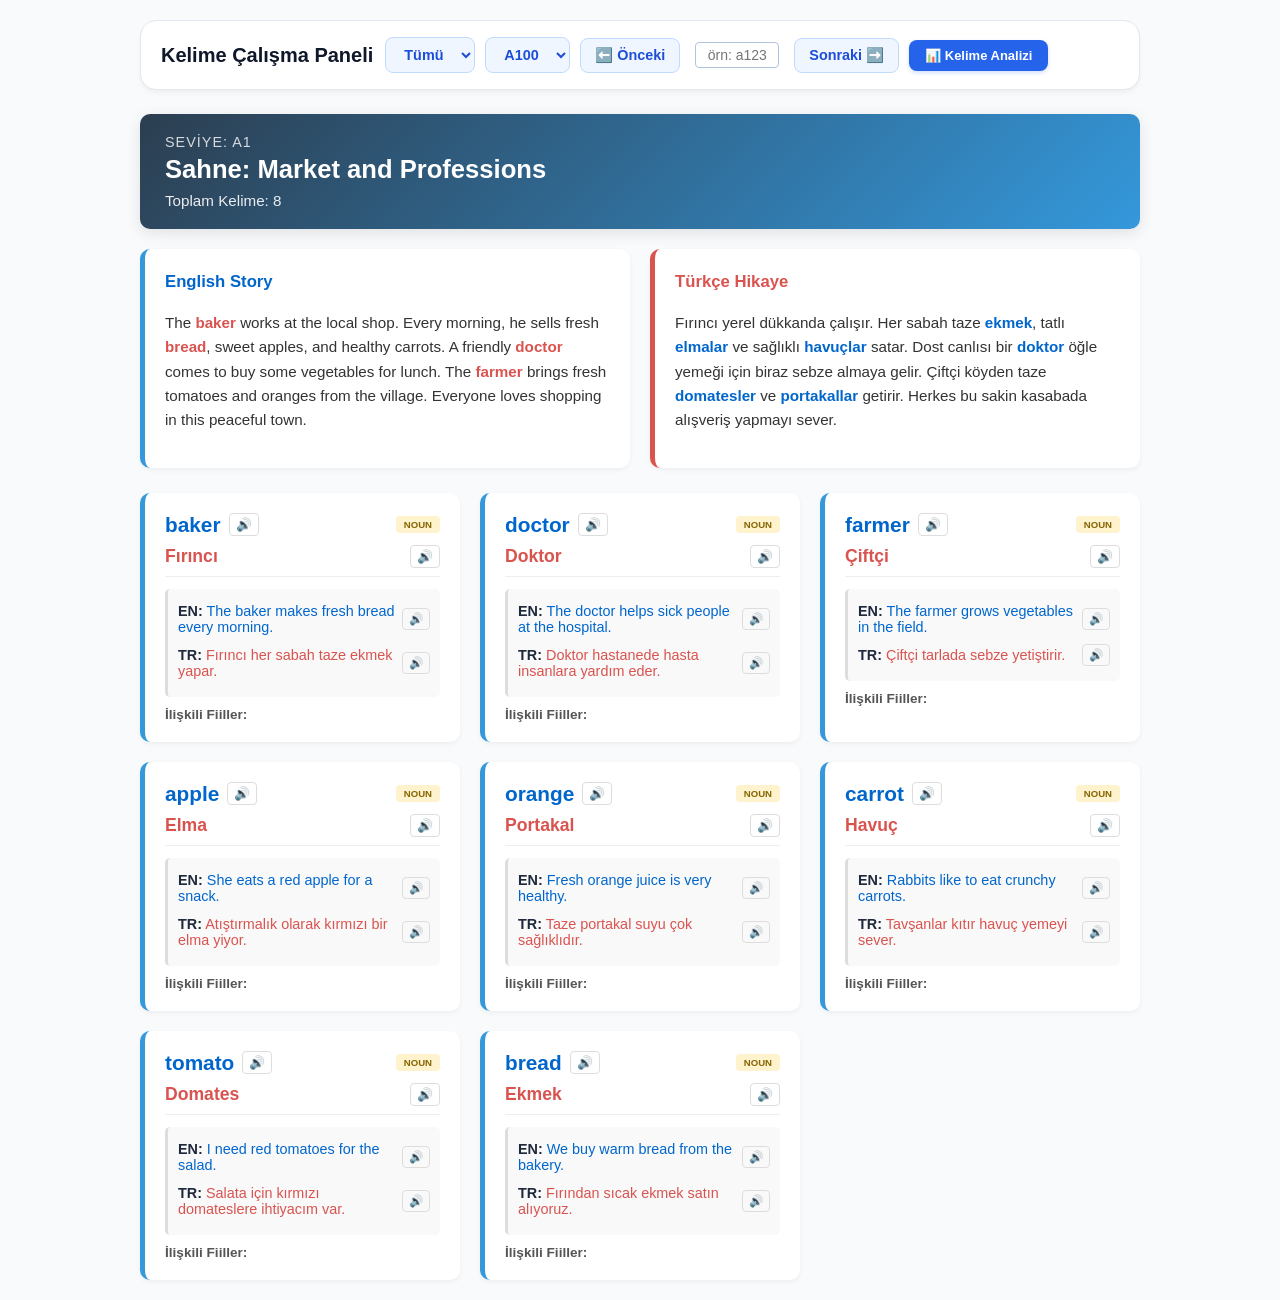
==== commit b9679409: "Update title and improve styles in index.html Updated the title and various styles in the HTML file." ====
--- a/index.html
+++ b/index.html
@@ -3,696 +3,167 @@
 <head>
     <meta charset="UTF-8">
     <meta name="viewport" content="width=device-width, initial-scale=1.0">
-    <title>Kelime Mükerrer Analizi - Tüm Seviyeler</title>
+    <title>Kelime ve Soru Bankası</title>
+    <link rel="stylesheet" href="style.css">
     <style>
-        :root {
-            --primary-color: #2563eb;
-            --primary-hover: #1d4ed8;
-            --bg-color: #f8fafc;
-            --card-bg: #ffffff;
-            --text-color: #1e293b;
-            --duplicate-border: #ef4444;
-            --duplicate-bg: #fef2f2;
-            --info-bg: #eff6ff;
-            --info-text: #1e40af;
-        }
-        
         body {
-            font-family: system-ui, -apple-system, sans-serif;
-            background-color: var(--bg-color);
-            color: var(--text-color);
+            font-family: -apple-system, BlinkMacSystemFont, "Segoe UI", Roboto, Helvetica, Arial, sans-serif;
+            background-color: #f8fafc;
+            color: #1e293b;
             margin: 0;
-            padding: 15px;
+            padding: 0;
         }
 
         .container {
-            max-width: 1400px;
-            margin: 0 auto;
+            max-width: 1000px;
+            margin: 20px auto;
+            padding: 0 15px;
         }
 
-        header {
-            background: var(--card-bg);
-            border-radius: 12px;
-            padding: 15px 20px;
-            box-shadow: 0 4px 6px -1px rgba(0, 0, 0, 0.05);
+        .header {
+            background: #ffffff;
+            border: 1px solid #e2e8f0;
+            border-radius: 16px;
+            padding: 16px 20px;
+            box-shadow: 0 4px 6px -1px rgba(0, 0, 0, 0.04), 0 2px 4px -1px rgba(0, 0, 0, 0.02);
+            margin-bottom: 24px;
+        }
+
+        .header-top {
             display: flex;
             justify-content: space-between;
             align-items: center;
             flex-wrap: wrap;
             gap: 12px;
-            margin-bottom: 20px;
-            border: 1px solid #e2e8f0;
         }
 
-        .header-left {
+        .header-top h2 {
+            margin: 0;
+            font-size: 1.25rem;
+            color: #0f172a;
+            font-weight: 700;
+        }
+
+        .analysis-btn {
+            background-color: #2563eb;
+            color: white;
+            padding: 8px 16px;
+            text-decoration: none;
+            border-radius: 8px;
+            font-weight: 600;
+            font-size: 13px;
+            transition: all 0.2s ease;
+            box-shadow: 0 2px 4px rgba(37, 99, 235, 0.2);
+            display: inline-flex;
+            align-items: center;
+            gap: 5px;
+        }
+
+        .analysis-btn:hover {
+            background-color: #1d4ed8;
+            transform: translateY(-1px);
+        }
+
+        .selectors-wrapper {
             display: flex;
             align-items: center;
-            gap: 8px;
+            gap: 10px;
             flex-wrap: wrap;
         }
 
-        .app-select, .app-btn {
-            background-color: #ffffff;
-            border: 1px solid #cbd5e1;
-            color: #334155;
-            padding: 8px 12px;
+        .selectors-wrapper select {
+            background-color: #eff6ff;
+            border: 1px solid #bfdbfe;
+            color: #1d4ed8;
+            padding: 8px 14px;
             border-radius: 8px;
-            font-weight: 500;
-            font-size: 14px;
+            font-size: 0.9rem;
+            font-weight: 600;
+            transition: all 0.2s ease;
             outline: none;
-            cursor: pointer;
-            transition: all 0.2s;
-            box-shadow: 0 1px 2px rgba(0,0,0,0.05);
-        }
-
-        .app-select:hover, .app-btn:hover {
-            border-color: var(--primary-color);
-            color: var(--primary-color);
-        }
-
-        .action-btn {
-            background-color: #10b981;
-            color: white;
-            border: none;
-            padding: 6px 12px;
-            border-radius: 6px;
-            font-weight: 600;
-            cursor: pointer;
-            transition: background 0.2s;
-        }
-
-        .action-btn:hover {
-            background-color: #059669;
-        }
-
-        .home-btn {
-            background-color: var(--primary-color);
-            color: white;
-            padding: 8px 16px;
-            border-radius: 8px;
-            text-decoration: none;
-            font-weight: 600;
-            font-size: 14px;
-            display: inline-flex;
-            align-items: center;
-            gap: 6px;
-            box-shadow: 0 2px 4px rgba(37, 99, 235, 0.2);
-            transition: background 0.2s, transform 0.2s;
-        }
-
-        .home-btn:hover {
-            background-color: var(--primary-hover);
-            transform: translateY(-1px);
-        }
-
-        .info-bar {
-            background: var(--info-bg);
-            color: var(--info-text);
-            padding: 12px 18px;
-            border-radius: 8px;
-            margin-bottom: 20px;
-            font-size: 14px;
-            font-weight: 500;
-            display: flex;
-            justify-content: space-between;
-            align-items: center;
-            flex-wrap: wrap;
-            gap: 8px;
-            border: 1px solid #bfdbfe;
-        }
-
-        .main-layout {
-            display: grid;
-            grid-template-columns: 1fr 420px;
-            gap: 20px;
-            align-items: start;
-        }
-
-        @media (max-width: 1024px) {
-            .main-layout {
-                grid-template-columns: 1fr;
-            }
-        }
-
-        .cards-grid {
-            display: grid;
-            grid-template-columns: repeat(3, 1fr);
-            gap: 15px;
-        }
-
-        @media (max-width: 768px) {
-            .cards-grid {
-                grid-template-columns: repeat(2, 1fr);
-            }
-        }
-
-        @media (max-width: 480px) {
-            .cards-grid {
-                grid-template-columns: 1fr;
-            }
-        }
-
-        .detail-sidebar {
-            position: sticky;
-            top: 20px;
-            background: var(--card-bg);
-            border: 1px solid #cbd5e1;
-            border-radius: 16px;
-            padding: 20px;
-            box-shadow: 0 10px 15px -3px rgba(0, 0, 0, 0.08);
-            max-height: calc(100vh - 40px);
-            overflow-y: auto;
-        }
-
-        .detail-image-container {
-            width: 100%;
-            height: 190px;
-            border-radius: 10px;
-            overflow: hidden;
-            background-color: #f1f5f9;
-            margin-bottom: 15px;
-            border: 1px solid #e2e8f0;
-            display: flex;
-            align-items: center;
-            justify-content: center;
-        }
-
-        .detail-image-container img {
-            width: 100%;
-            height: 100%;
-            object-fit: cover;
-        }
-
-        .detail-placeholder-text {
-            color: #94a3b8;
-            font-size: 0.9rem;
-            text-align: center;
-            padding: 10px;
-        }
-
-        .detail-title {
-            font-size: 1.4rem;
-            font-weight: 700;
-            color: #0f172a;
-            margin-bottom: 4px;
-            text-transform: capitalize;
-        }
-
-        .detail-translation {
-            font-size: 1.05rem;
-            color: var(--primary-color);
-            font-weight: 600;
-            margin-bottom: 12px;
-        }
-
-        .detail-meta-box {
-            background: #f8fafc;
-            border: 1px solid #e2e8f0;
-            border-radius: 8px;
-            padding: 14px;
-            font-size: 0.85rem;
-            color: #334155;
-            line-height: 1.6;
-        }
-
-        .detail-meta-box b {
-            color: #1e293b;
-        }
-
-        .vocab-card {
-            background: var(--card-bg);
-            border-radius: 12px;
-            padding: 15px;
-            box-shadow: 0 4px 6px -1px rgba(0, 0, 0, 0.05);
-            position: relative;
-            transition: transform 0.2s, box-shadow 0.2s, border-color 0.2s;
-            border: 1px solid #e2e8f0;
             cursor: pointer;
         }
 
-        .vocab-card:hover {
-            transform: translateY(-2px);
-            box-shadow: 0 10px 15px -3px rgba(0, 0, 0, 0.08);
-            border-color: var(--primary-color);
+        .selectors-wrapper select:hover, 
+        .selectors-wrapper select:focus {
+            background-color: #dbeafe;
+            border-color: #93c5fd;
+            box-shadow: 0 0 0 3px rgba(59, 130, 246, 0.15);
         }
 
-        .vocab-card.active-card {
-            border-color: var(--primary-color) !important;
-            box-shadow: 0 0 0 3px rgba(37, 99, 235, 0.2);
+        .nav-arrow-btn {
+            background-color: #eff6ff;
+            border: 1px solid #bfdbfe;
+            color: #1d4ed8;
+            padding: 8px 14px;
+            border-radius: 8px;
+            cursor: pointer;
+            font-weight: 600;
+            font-size: 0.9rem;
+            transition: all 0.2s ease;
         }
 
-        .vocab-card.is-unique {
-            border-color: #22c55e !important;
-            background-color: #f0fdf4;
-        }
-        .vocab-card.is-unique .card-badge {
-            background-color: #22c55e;
-        }
-
-        .vocab-card.is-first-repeat {
-            border-color: var(--primary-color) !important;
-            background-color: #eff6ff;
-        }
-        .vocab-card.is-first-repeat .card-badge {
-            background-color: var(--primary-color);
-        }
-
-        .vocab-card.is-duplicate {
-            border-color: var(--duplicate-border) !important;
-            background-color: var(--duplicate-bg);
-        }
-        .vocab-card.is-duplicate .card-badge {
-            background-color: var(--duplicate-border);
-        }
-
-        .card-badge {
-            position: absolute;
-            top: 10px;
-            right: 10px;
-            color: white;
-            font-size: 9px;
-            padding: 3px 6px;
-            border-radius: 4px;
-            font-weight: bold;
-            letter-spacing: 0.5px;
-        }
-
-        .word-title {
-            font-size: 1.1rem;
-            font-weight: bold;
-            margin-bottom: 4px;
-            color: #0f172a;
-        }
-
-        .word-translation {
-            color: #475569;
-            margin-bottom: 8px;
-            font-size: 0.85rem;
-        }
-
-        .word-meta {
-            font-size: 0.7rem;
-            color: #64748b;
-            border-top: 1px solid #f1f5f9;
-            padding-top: 6px;
-            margin-top: 8px;
+        .nav-arrow-btn:hover {
+            background-color: #dbeafe;
+            border-color: #93c5fd;
         }
     </style>
 </head>
 <body>
+
     <div class="container">
-        <header>
-            <div class="header-left">
-                <select id="groupSelect" class="app-select" onchange="onGroupChange()">
-                    <option value="all">Tümü</option>
-                    <option value="a1">A1</option>
-                    <option value="a2">A2</option>
-                    <option value="b1">B1</option>
-                    <option value="b2">B2</option>
-                    <option value="c1">C1</option>
-                    <option value="c2">C2</option>
-                </select>
+        <header class="header">
+            <div class="header-top">
+                <h2>Kelime Çalışma Paneli</h2>
 
-                <select id="fileSelect" class="app-select" onchange="onFileSelectChange(this.value)">
-                    <option value="" disabled selected>Tek</option>
-                </select>
+                <div class="selectors-wrapper">
+                    <!-- Yeni Seri Numaralandırma Düzeni -->
+                    <select id="levelSelect" onchange="generateDayOptions()">
+                        <option value="all">Tümü</option>
+                        <option value="a100">A100 (A1 - 1. Seri)</option>
+                        <option value="a200">A200 (A2 - 2. Seri)</option>
+                        <option value="b300">B300 (B1 - 3. Seri)</option>
+                        <option value="b400">B400 (B2 - 4. Seri)</option>
+                        <option value="c500">C500 (C1 - 5. Seri)</option>
+                        <option value="c600">C600 (C2 - 6. Seri)</option>
+                    </select>
 
-                <button class="app-btn" onclick="navigateFile(-1)">◀ Önceki</button>
-                <button class="app-btn" onclick="navigateFile(1)">Sonraki ▶</button>
-            </div>
-            <div>
-                <a href="index.html" class="home-btn">🏠 Ana Sayfa</a>
+                    <select id="daySelect" onchange="loadData()"></select>
+
+                    <button type="button" class="nav-arrow-btn" onclick="prevFile()" title="Önceki Dosya">⬅️ Önceki</button>
+                    <button type="button" class="nav-arrow-btn" onclick="nextFile()" title="Sonraki Dosya">Sonraki ➡️</button>
+
+                    <a href="analiz.html" class="analysis-btn">📊 Kelime Analizi</a>
+                </div>
             </div>
         </header>
 
-        <div id="infoBar" class="info-bar">
-            <span>Dosya seçildi. Mükerrer renk analizi için analizi başlatabilirsiniz.</span>
-            <button class="action-btn" onclick="startGlobalAnalysis()">✨ Analizi Başlat</button>
+        <div id="sceneBanner" class="scene-banner">
+            <h3>Yükleniyor...</h3>
         </div>
 
-        <div class="main-layout">
-            <div id="cardsContainer" class="cards-grid"></div>
-
-            <div class="detail-sidebar" id="detailSidebar">
-                <div class="detail-image-container" id="detailImageContainer">
-                    <div class="detail-placeholder-text">Görsel yükleniyor...</div>
-                </div>
-                <div class="detail-title" id="detailTitle">Kelime Seçin</div>
-                <div class="detail-translation" id="detailTranslation">Detay görmek için soldaki kartlardan birine tıklayın.</div>
-                <div class="detail-meta-box" id="detailMetaBox">
-                    Kelime ile ilgili arama sonuçları, açıklamalar ve dosya geçiş detayları bu alanda görüntülenecektir.
-                </div>
-            </div>
-        </div>
+        <main id="content" class="word-grid">
+            <p>Veriler yükleniyor...</p>
+        </main>
     </div>
 
+    <script src="app.js"></script>
     <script>
-        let globalWordMap = {};
-        let allDaysFiles = [];
-        let filteredFiles = [];
-        let currentIndex = 0;
-        let isAnalyzed = false;
-
-        async function initApp() {
-            try {
-                allDaysFiles = [];
-                const levelsConfig = [
-                    { letter: 'a', level: 1 },
-                    { letter: 'a', level: 2 },
-                    { letter: 'b', level: 1 },
-                    { letter: 'b', level: 2 },
-                    { letter: 'c', level: 1 },
-                    { letter: 'c', level: 2 }
-                ];
-
-                levelsConfig.forEach(cfg => {
-                    for (let i = 0; i <= 50; i++) {
-                        let groupNum = i < 10 ? '0' + i : '' + i;
-                        let fileNum = cfg.level === 1 ? '1' + groupNum : '2' + groupNum;
-                        allDaysFiles.push(`data/${cfg.letter}${fileNum}.json`);
-                    }
-                });
-
-                filteredFiles = [...allDaysFiles];
-                updateFileDropdown(filteredFiles);
-
-                if (filteredFiles.length > 0) {
-                    currentIndex = 0;
-                    loadDayData(filteredFiles[0]);
-                }
-            } catch (error) {
-                console.error("Başlangıç hatası:", error);
+        function nextFile() {
+            const select = document.getElementById('daySelect');
+            if (select && select.selectedIndex < select.options.length - 1) {
+                select.selectedIndex++;
+                loadData();
             }
         }
 
-        async function startGlobalAnalysis() {
-            const infoBar = document.getElementById('infoBar');
-            infoBar.innerHTML = `<span>⏳ Tüm dosyalar taranıyor, lütfen bekleyin...</span>`;
-            
-            globalWordMap = {};
-            let validFilesCount = 0;
-
-            for (const file of allDaysFiles) {
-                try {
-                    const res = await fetch(file);
-                    if (!res.ok) continue; 
-                    
-                    validFilesCount++;
-                    const dayData = await res.json();
-                    const wordsList = dayData.words || dayData.vocabulary || dayData;
-
-                    if (Array.isArray(wordsList)) {
-                        wordsList.forEach((item, index) => {
-                            const wordKey = (item.word || item.term || "").trim().toLowerCase();
-                            if (!wordKey) return;
-
-                            if (!globalWordMap[wordKey]) {
-                                globalWordMap[wordKey] = [];
-                            }
-                            globalWordMap[wordKey].push({ file: file, index: index, item: item });
-                        });
-                    }
-                } catch (err) {}
-            }
-
-            isAnalyzed = true;
-            infoBar.innerHTML = `
-                <span>📁 Taranan Dosya: <b>${validFilesCount}</b> — <span style="color:#059669; font-weight:bold;">Mükerrer Analiz Tamamlandı</span></span>
-                <button class="action-btn" onclick="startGlobalAnalysis()">✨ Tekrar Başlat</button>
-            `;
-
-            if (filteredFiles.length > 0) {
-                loadDayData(filteredFiles[currentIndex]);
+        function prevFile() {
+            const select = document.getElementById('daySelect');
+            if (select && select.selectedIndex > 0) {
+                select.selectedIndex--;
+                loadData();
             }
         }
-
-        function updateFileDropdown(files) {
-            const select = document.getElementById('fileSelect');
-            select.innerHTML = '<option value="" disabled selected>Tek</option>';
-
-            files.forEach((file) => {
-                const fileName = file.split('/').pop().replace('.json', '').toUpperCase();
-                const option = document.createElement('option');
-                option.value = file;
-                option.textContent = `Dosya: ${fileName}`;
-                select.appendChild(option);
-            });
-        }
-
-        function onGroupChange() {
-            const group = document.getElementById('groupSelect').value;
-            
-            if (group === 'all') {
-                filteredFiles = [...allDaysFiles];
-            } else {
-                let targetLetter = group.charAt(0);
-                let levelNum = group.charAt(1);
-                
-                filteredFiles = allDaysFiles.filter(file => {
-                    const fileName = file.split('/').pop(); 
-                    const isLetterMatch = fileName.startsWith(targetLetter);
-                    const fileCode = fileName.replace('.json', ''); 
-                    const isLevelMatch = levelNum === '1' ? fileCode[1] === '1' : fileCode[1] === '2';
-                    return isLetterMatch && isLevelMatch;
-                });
-            }
-
-            updateFileDropdown(filteredFiles);
-            if (filteredFiles.length > 0) {
-                currentIndex = 0;
-                loadDayData(filteredFiles[0]);
-            } else {
-                document.getElementById('cardsContainer').innerHTML = `<p style="text-align:center; grid-column:1/-1; color:#64748b;">Bu grupta dosya bulunamadı.</p>`;
-            }
-        }
-
-        function onFileSelectChange(file) {
-            if (!file) return;
-            currentIndex = filteredFiles.indexOf(file);
-            loadDayData(file);
-        }
-
-        function navigateFile(direction) {
-            if (filteredFiles.length === 0) return;
-            currentIndex += direction;
-            if (currentIndex < 0) currentIndex = filteredFiles.length - 1;
-            if (currentIndex >= filteredFiles.length) currentIndex = 0;
-
-            const targetFile = filteredFiles[currentIndex];
-            document.getElementById('fileSelect').value = targetFile;
-            loadDayData(targetFile);
-        }
-
-        async function loadDayData(file) {
-            const container = document.getElementById('cardsContainer');
-            container.innerHTML = '<p style="text-align:center; grid-column:1/-1; color:#64748b; padding: 20px;">Kelimeler yükleniyor...</p>';
-
-            try {
-                const res = await fetch(file);
-                if (!res.ok) {
-                    container.innerHTML = `<p style="text-align:center; grid-column:1/-1; color:#94a3b8; padding: 20px;">Bu dosya henüz oluşturulmamış veya boş.</p>`;
-                    return;
-                }
-
-                const dayData = await res.json();
-                const wordsList = dayData.words || dayData.vocabulary || dayData;
-
-                container.innerHTML = '';
-
-                if (Array.isArray(wordsList) && wordsList.length > 0) {
-                    wordsList.forEach((item, index) => {
-                        const card = createVocabCard(item, file, index);
-                        container.appendChild(card);
-                    });
-                    
-                    if (wordsList[0]) {
-                        showWordDetail(wordsList[0], file, 0);
-                    }
-                } else {
-                    container.innerHTML = `<p style="text-align:center; grid-column:1/-1; color:#64748b;">Bu dosyada kelime bulunamadı.</p>`;
-                }
-            } catch (err) {
-                container.innerHTML = `<p style="text-align:center; grid-column:1/-1; color:#94a3b8; padding: 20px;">Bu dosya henüz oluşturulmamış.</p>`;
-            }
-        }
-
-        function createVocabCard(item, currentFile, itemIndex) {
-            const wordKey = (item.word || item.term || "").trim().toLowerCase();
-            const appearances = globalWordMap[wordKey] || [];
-            const count = appearances.length;
-            
-            let cardClass = '';
-            let badgeText = '';
-
-            if (!isAnalyzed || count === 0) {
-                cardClass = '';
-                badgeText = 'Normal';
-            } else if (count === 1) {
-                cardClass = 'is-unique';
-                badgeText = 'Özgün';
-            } else {
-                const occurrenceObjIndex = appearances.findIndex(app => app.file === currentFile && app.index === itemIndex);
-                const occurrenceIndex = occurrenceObjIndex !== -1 ? occurrenceObjIndex + 1 : 1;
-
-                if (occurrenceIndex === 1) {
-                    cardClass = 'is-first-repeat';
-                    badgeText = '1. Geçiş';
-                } else {
-                    cardClass = 'is-duplicate';
-                    badgeText = `${occurrenceIndex}. Geçiş`;
-                }
-            }
-
-            const cardDiv = document.createElement('div');
-            cardDiv.className = `vocab-card ${cardClass}`;
-            cardDiv.onclick = () => {
-                document.querySelectorAll('.vocab-card').forEach(c => c.classList.remove('active-card'));
-                cardDiv.classList.add('active-card');
-                showWordDetail(item, currentFile, itemIndex);
-            };
-
-            const wordText = item.word || item.term || '';
-            const translationText = item.translation || item.meaning || item.turkish || '';
-            const uniqueFiles = [...new Set(appearances.map(app => app.file))];
-
-            cardDiv.innerHTML = `
-                <div class="card-badge">${badgeText}</div>
-                <div class="word-title">${wordText}</div>
-                <div class="word-translation">${translationText}</div>
-                <div class="word-meta">
-                    ${isAnalyzed ? `Geçtiği Dosyalar (${uniqueFiles.length}): ${uniqueFiles.map(f => f.split('/').pop().replace('.json','')).join(', ')}` : 'Analiz bekleniyor...'}
-                </div>
-            `;
-
-            return cardDiv;
-        }
-
-        function showWordDetail(item, currentFile, itemIndex) {
-            const wordText = item.word || item.term || '';
-            const translationText = item.translation || item.meaning || item.turkish || '';
-            const wordType = item.type || item.partOfSpeech || 'Kelime';
-            
-            const exampleText = item.example_en || item.example || item.sentence || '';
-            const trExampleText = item.example_tr || item.exampleTr || item.translationExample || '';
-            
-            const collocatedVerbs = item.verbs || item.collocations || item.usableVerbs || item.relatedVerbs || [];
-            const relWords = item.relatedWords || item.synonyms || item.related || [];
-
-            document.getElementById('detailTitle').textContent = wordText;
-            document.getElementById('detailTranslation').textContent = `${translationText} (${wordType})`;
-
-            const imageContainer = document.getElementById('detailImageContainer');
-            const imageUrl = `https://loremflickr.com/600/400/${encodeURIComponent(wordText.toLowerCase())}`;
-            imageContainer.innerHTML = `<img src="${imageUrl}" alt="${wordText}" onerror="this.src='https://via.placeholder.com/600/400?text=${encodeURIComponent(wordText)}'">`;
-
-            const wordKey = wordText.trim().toLowerCase();
-            const appearances = globalWordMap[wordKey] || [];
-            const uniqueFiles = [...new Set(appearances.map(app => app.file))];
-
-            let metaHtml = `<b>Türkçe Anlamı:</b> ${translationText}<br>`;
-            metaHtml += `<b>Kelime Türü:</b> ${wordType}<br>`;
-
-            if (exampleText) {
-                metaHtml += `<br><b>Örnek Cümle (EN):</b> <i>"${exampleText}"</i><br>`;
-            }
-            if (trExampleText) {
-                metaHtml += `<b>Örnek Çeviri (TR):</b> <i>"${trExampleText}"</i><br>`;
-            }
-
-            if (Array.isArray(collocatedVerbs) && collocatedVerbs.length > 0) {
-                metaHtml += `<br><b>Kullanılabilir / İlgili Fiiller:</b><br><ul style="margin: 4px 0 4px 18px; padding: 0;">`;
-                collocatedVerbs.forEach(v => {
-                    metaHtml += `<li>${v}</li>`;
-                });
-                metaHtml += `</ul>`;
-            } else if (typeof collocatedVerbs === 'string' && collocatedVerbs.trim() !== '') {
-                metaHtml += `<br><b>Kullanılabilir Fiiller:</b> ${collocatedVerbs}<br>`;
-            }
-
-            if (Array.isArray(relWords) && relWords.length > 0) {
-                metaHtml += `<br><b>İlişkili Kelimeler / Yerler:</b> ${relWords.join(', ')}<br>`;
-            } else if (typeof relWords === 'string' && relWords.trim() !== '') {
-                metaHtml += `<br><b>İlişkili Kelimeler:</b> ${relWords}<br>`;
-            }
-
-            if (isAnalyzed) {
-                metaHtml += `<br><b>Geçtiği Toplam Dosya Sayısı:</b> ${uniqueFiles.length}<br>`;
-                metaHtml += `<b>Geçtiği Dosyalar:</b> ${uniqueFiles.map(f => f.split('/').pop().replace('.json','')).join(', ')}`;
-            } else {
-                metaHtml += `<br><span style="color:#2563eb;">ℹ️ Mükerrer analiz için üst bardan "Analizi Başlat" butonuna tıklayınız.</span>`;
-            }
-
-            document.getElementById('detailMetaBox').innerHTML = metaHtml;
-
-            // CANLI İNTERNET VERİSİ (Arka planda yüklenir, yerel JSON verisini bozmaz)
-            if (wordKey) {
-                fetch(`https://api.dictionaryapi.dev/api/v2/entries/en/${encodeURIComponent(wordKey)}`)
-                    .then(res => res.ok ? res.json() : null)
-                    .then(data => {
-                        if (data && data[0]) {
-                            let apiHtml = '';
-                            const entry = data[0];
-
-                            let audioUrl = '';
-                            if (entry.phonetics) {
-                                const aObj = entry.phonetics.find(p => p.audio && p.audio.trim() !== '');
-                                if (aObj) audioUrl = aObj.audio;
-                            }
-
-                            if (entry.phonetic || audioUrl) {
-                                apiHtml += `<br><b>Okunuş / Ses:</b> ${entry.phonetic || ''} `;
-                                if (audioUrl) {
-                                    apiHtml += `<button onclick="new Audio('${audioUrl}').play()" style="padding:2px 6px; font-size:11px; cursor:pointer; border-radius:4px; border:1px solid #cbd5e1; background:#fff;">🔊 Dinle</button>`;
-                                }
-                                apiHtml += `<br>`;
-                            }
-
-                            let synonyms = [], antonyms = [], examples = [];
-                            if (entry.meanings) {
-                                entry.meanings.forEach(m => {
-                                    if (m.synonyms) synonyms.push(...m.synonyms);
-                                    if (m.antonyms) antonyms.push(...m.antonyms);
-                                    if (m.definitions) {
-                                        m.definitions.forEach(d => {
-                                            if (d.example) examples.push(d.example);
-                                            if (d.synonyms) synonyms.push(...d.synonyms);
-                                            if (d.antonyms) antonyms.push(...d.antonyms);
-                                        });
-                                    }
-                                });
-                            }
-
-                            synonyms = [...new Set(synonyms)].slice(0, 4);
-                            antonyms = [...new Set(antonyms)].slice(0, 4);
-                            examples = [...new Set(examples)].slice(0, 2);
-
-                            if (examples.length > 0) {
-                                apiHtml += `<b>Canlı Örnek Cümleler:</b><ul style="margin:2px 0 4px 18px; padding:0;">`;
-                                examples.forEach(ex => apiHtml += `<li><i>"${ex}"</i></li>`);
-                                apiHtml += `</ul>`;
-                            }
-                            if (synonyms.length > 0) {
-                                apiHtml += `<b>Eş Anlamlılar:</b> ${synonyms.join(', ')}<br>`;
-                            }
-                            if (antonyms.length > 0) {
-                                apiHtml += `<b>Zıt Anlamlılar:</b> ${antonyms.join(', ')}<br>`;
-                            }
-
-                            if (apiHtml) {
-                                const extraDiv = document.createElement('div');
-                                extraDiv.style.marginTop = '10px';
-                                extraDiv.style.paddingTop = '8px';
-                                extraDiv.style.borderTop = '1px dashed #cbd5e1';
-                                extraDiv.innerHTML = apiHtml;
-                                document.getElementById('detailMetaBox').appendChild(extraDiv);
-                            }
-                        }
-                    })
-                    .catch(err => console.warn("Sözlük verisi eklenemedi:", err));
-            }
-        }
-
-        initApp();
     </script>
 </body>
 </html>
--- a/style.css
+++ b/style.css
@@ -0,0 +1,242 @@
+body {
+    font-family: 'Segoe UI', Tahoma, Geneva, Verdana, sans-serif;
+    background: #f0f2f5;
+    margin: 0;
+    padding: 20px;
+    color: #333;
+}
+
+.container {
+    max-width: 1000px;
+    margin: auto;
+}
+
+/* Üst Seçim Paneli - Kelime Kutularının Rengiyle Uyumlu (Beyaz) */
+.header {
+    background: #fff;
+    padding: 20px;
+    border-radius: 10px;
+    margin-bottom: 20px;
+    box-shadow: 0 2px 5px rgba(0,0,0,0.05);
+    border-left: 5px solid #3498db;
+    display: flex;
+    justify-content: space-between;
+    align-items: center;
+    flex-wrap: wrap;
+    gap: 15px;
+}
+
+.header h2 {
+    margin: 0;
+    font-size: 1.4em;
+    color: #2c3e50;
+}
+
+/* Mavi Başlık Alanı (Sadece Başlık ve Sayaç İçin) */
+.scene-banner {
+    background: linear-gradient(135deg, #2c3e50, #3498db);
+    color: #fff;
+    padding: 20px 25px;
+    border-radius: 10px;
+    margin-bottom: 20px;
+    box-shadow: 0 4px 15px rgba(0,0,0,0.1);
+}
+
+.banner-level {
+    font-size: 0.9em;
+    text-transform: uppercase;
+    letter-spacing: 1px;
+    opacity: 0.8;
+    margin-bottom: 5px;
+}
+
+.banner-title {
+    font-size: 1.6em;
+    font-weight: bold;
+    margin-bottom: 8px;
+}
+
+.banner-count {
+    font-size: 0.95em;
+    opacity: 0.9;
+}
+
+/* Hikaye Alanı - Mavi Alandan Bağımsız, Yan Yana İki Kutu */
+.story-container {
+    display: grid;
+    grid-template-columns: 1fr 1fr;
+    gap: 20px;
+    margin-bottom: 25px;
+}
+
+@media (max-width: 768px) {
+    .story-container {
+        grid-template-columns: 1fr; /* Mobilde alt alta geçer */
+    }
+}
+
+.story-box-en, .story-box-tr {
+    background: #fff;
+    color: #333;
+    padding: 20px;
+    border-radius: 10px;
+    font-size: 0.95em;
+    line-height: 1.6;
+    box-shadow: 0 2px 5px rgba(0,0,0,0.05);
+}
+
+.story-box-en {
+    border-left: 5px solid #3498db; /* Sol mavi çizgi */
+}
+
+.story-box-tr {
+    border-left: 5px solid #d9534f; /* Sol kırmızı çizgi */
+}
+
+.story-title {
+    font-weight: bold;
+    margin-bottom: 10px;
+    display: block;
+    font-size: 1.1em;
+}
+
+.story-box-en .story-title {
+    color: #0066cc;
+}
+
+.story-box-tr .story-title {
+    color: #d9534f;
+}
+
+/* Hikaye İçindeki Hedef Kelimeleri Kırmızı Vurgulama */
+/* İngilizce Vurgu (Kırmızı) */
+.highlight-word-en {
+    color: #d9534f;
+    font-weight: bold;
+}
+
+/* Türkçe Vurgu (Mavi) */
+.highlight-word-tr {
+    color: #0066cc;
+    font-weight: bold;
+}
+
+.selectors {
+    display: flex;
+    gap: 10px;
+}
+
+select {
+    padding: 10px 15px;
+    font-size: 16px;
+    border-radius: 6px;
+    border: 1px solid #ced4da;
+    background: #fff;
+    cursor: pointer;
+}
+
+.word-grid {
+    display: grid;
+    grid-template-columns: repeat(auto-fill, minmax(300px, 1fr));
+    gap: 20px;
+}
+
+.card {
+    background: #fff;
+    padding: 20px;
+    border-radius: 10px;
+    border-left: 5px solid #3498db;
+    box-shadow: 0 2px 5px rgba(0,0,0,0.05);
+}
+
+.word-row {
+    display: flex;
+    justify-content: space-between;
+    align-items: center;
+    margin-bottom: 8px;
+}
+
+.word-box {
+    display: flex;
+    align-items: center;
+    gap: 8px;
+}
+
+.en-word {
+    font-size: 1.3em;
+    font-weight: bold;
+    color: #0066cc; 
+}
+
+.type {
+    font-size: 0.6em;
+    background: #fff3cd;
+    color: #856404;
+    padding: 3px 8px;
+    border-radius: 4px;
+    text-transform: uppercase;
+    font-weight: bold;
+}
+
+.sound-btn {
+    background: none;
+    border: 1px solid #ddd;
+    cursor: pointer;
+    font-size: 0.8em;
+    padding: 3px 6px;
+    border-radius: 4px;
+    transition: background 0.2s;
+}
+
+.sound-btn:hover {
+    background: #e4e6eb;
+}
+
+.tr-row {
+    display: flex;
+    justify-content: space-between;
+    align-items: center;
+    margin-bottom: 12px;
+    border-bottom: 1px solid #eee;
+    padding-bottom: 8px;
+}
+
+.tr {
+    color: #d9534f;
+    font-weight: 600;
+    font-size: 1.1em;
+}
+
+.example {
+    background: #f9f9f9;
+    padding: 10px;
+    border-radius: 5px;
+    font-size: 0.9em;
+    border-left: 3px solid #ddd;
+    margin-bottom: 10px;
+}
+
+.example p {
+    margin: 4px 0;
+}
+
+.en-sentence {
+    color: #0066cc;
+}
+
+.tr-sentence {
+    color: #d9534f;
+}
+
+.example-line {
+    display: flex;
+    justify-content: space-between;
+    align-items: center;
+    margin-bottom: 4px;
+}
+
+.related {
+    margin-top: 10px;
+    font-size: 0.85em;
+    color: #555;
+}
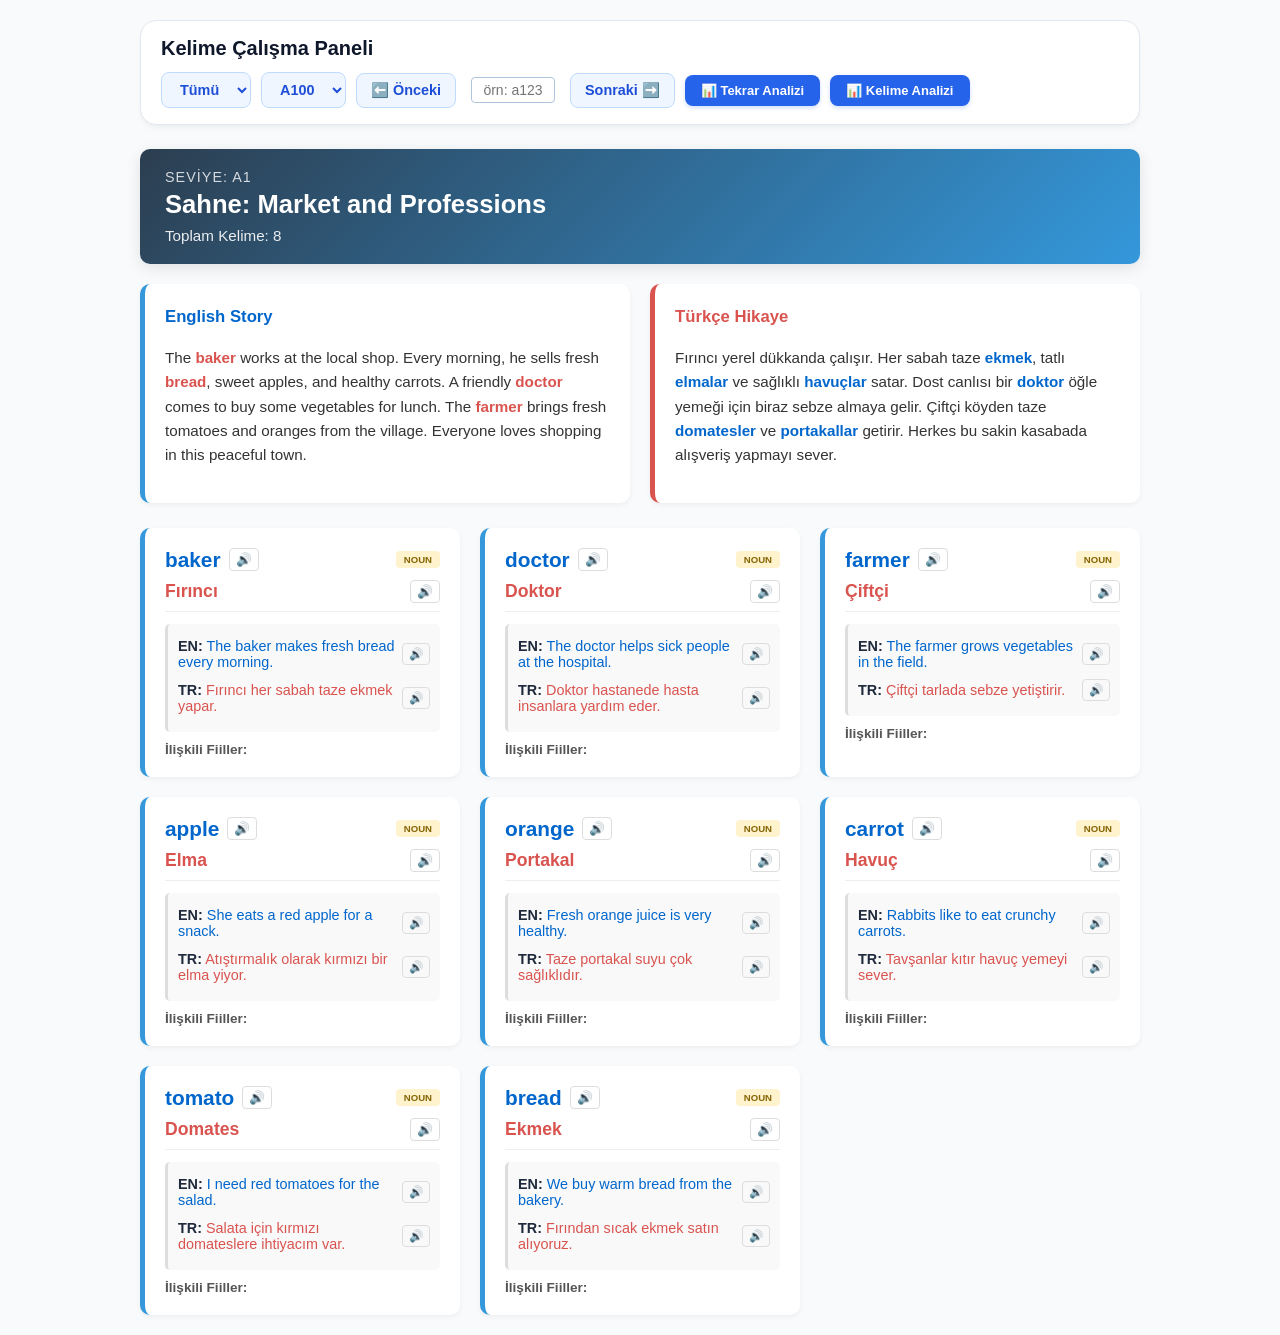
==== commit fe6cb746: "Update button labels and add analysis link" ====
--- a/index.html
+++ b/index.html
@@ -133,7 +133,8 @@
                     <button type="button" class="nav-arrow-btn" onclick="prevFile()" title="Önceki Dosya">⬅️ Önceki</button>
                     <button type="button" class="nav-arrow-btn" onclick="nextFile()" title="Sonraki Dosya">Sonraki ➡️</button>
 
-                    <a href="analiz.html" class="analysis-btn">📊 Kelime Analizi</a>
+                    <a href="analiz.html" class="analysis-btn">📊 Tekrar Analizi</a>
+                    <a href="analysis.html" class="analysis-btn">📊 Kelime Analizi</a>
                 </div>
             </div>
         </header>
